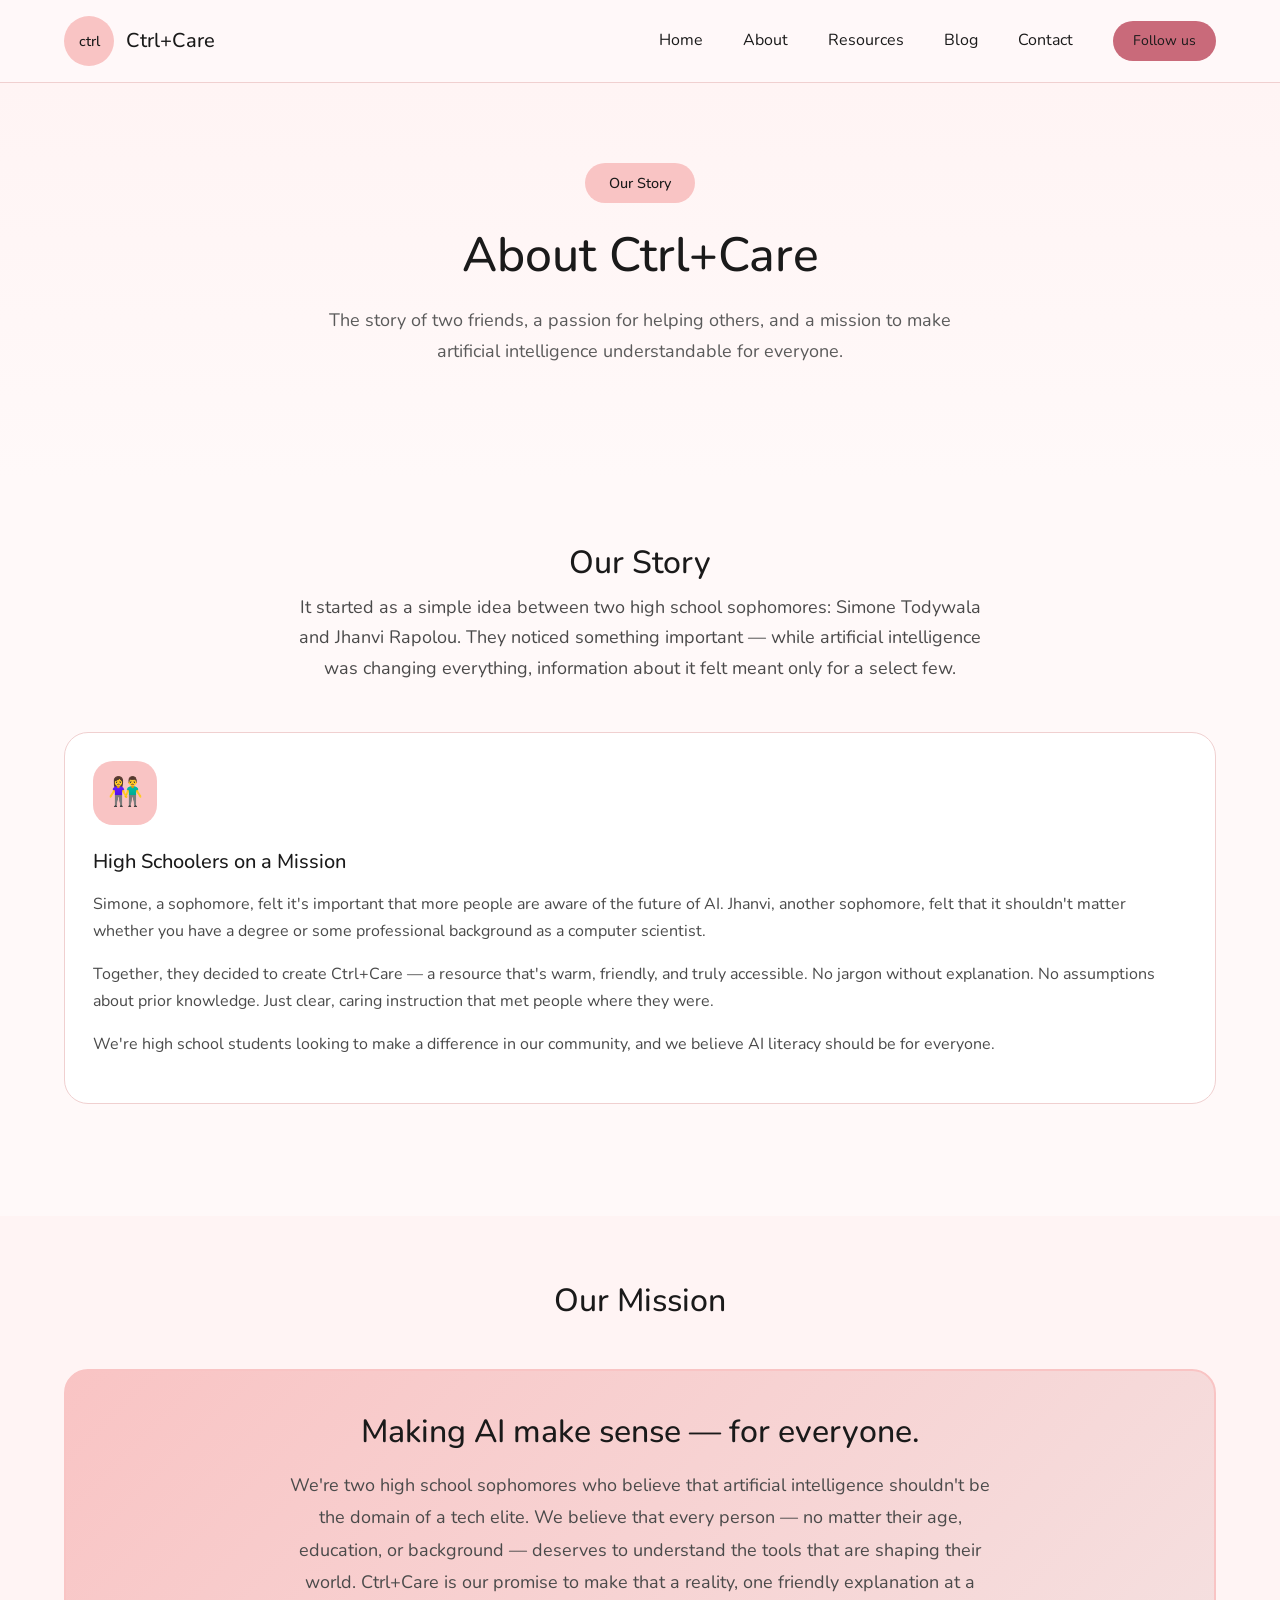
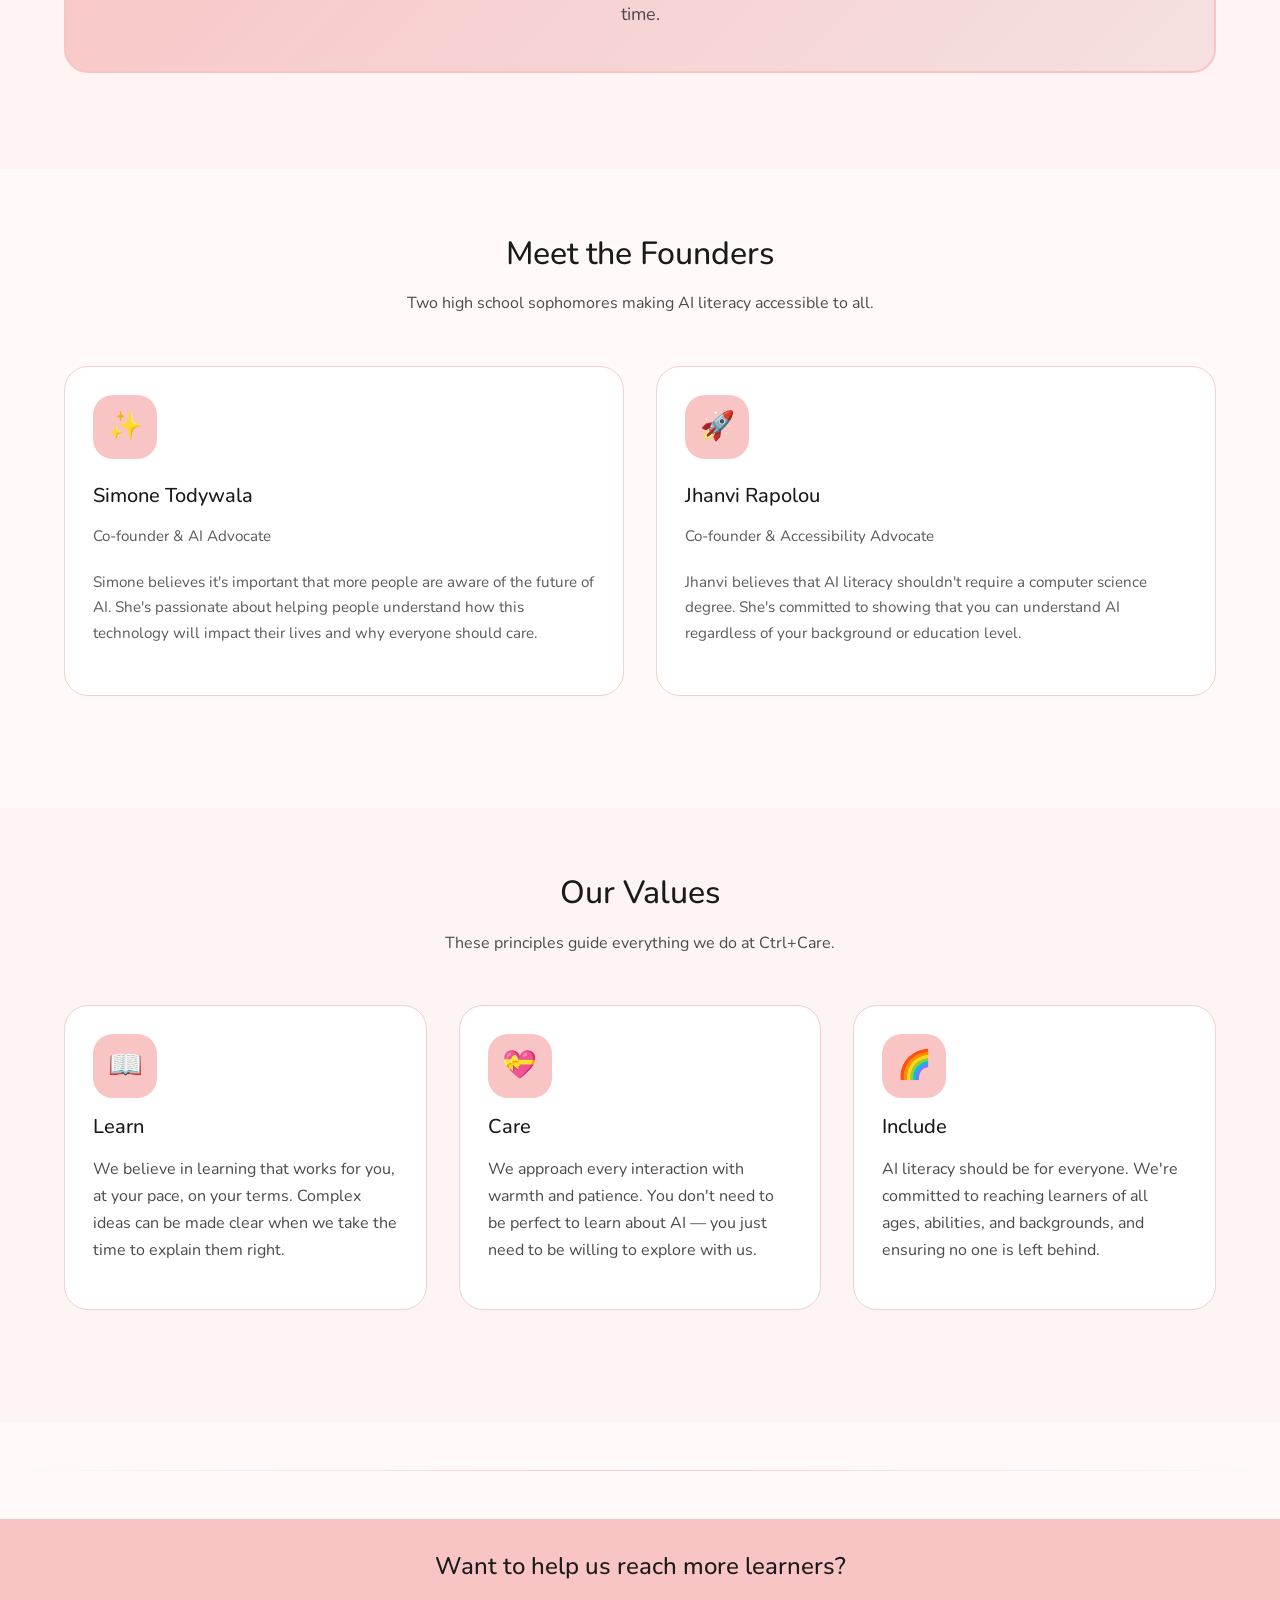
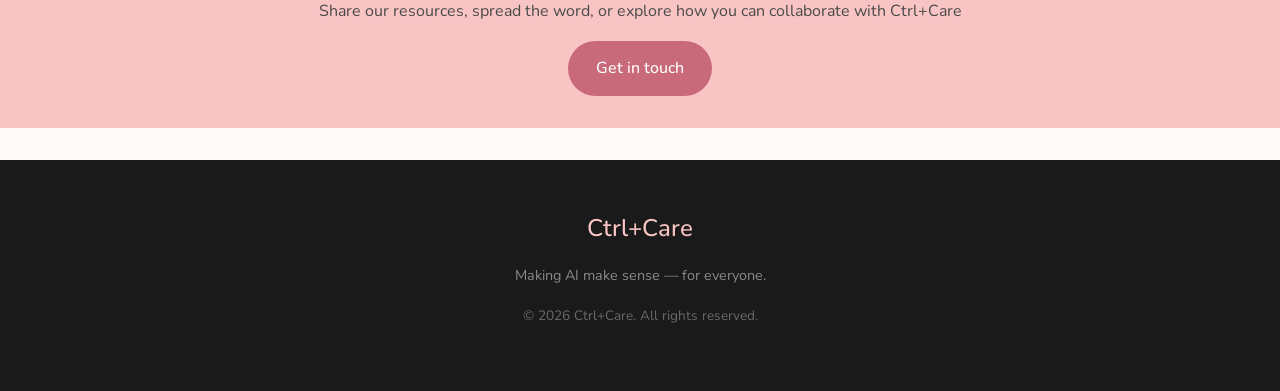
==== about.html @ 8556f460 "Initial commit" ====
<!DOCTYPE html>
<html lang="en">
<head>
  <meta charset="UTF-8">
  <meta name="viewport" content="width=device-width, initial-scale=1.0">
  <title>About - Ctrl+Care | Our Story</title>
  <link rel="stylesheet" href="styles.css">
</head>
<body>
  <!-- Navigation -->
  <nav class="nav">
    <div class="container nav-container">
      <a href="index.html" class="nav-logo">
        <div class="nav-logo-circle">ctrl</div>
        <span class="nav-brand">Ctrl+Care</span>
      </a>
      <div class="nav-links">
        <a href="index.html">Home</a>
        <a href="about.html">About</a>
        <a href="resources.html">Resources</a>
        <a href="blog.html">Blog</a>
        <a href="contact.html">Contact</a>
        <a href="https://instagram.com/ctrlcare_project" target="_blank" rel="noopener noreferrer" class="btn btn-primary nav-follow-btn">Follow us</a>
      </div>
    </div>
  </nav>

  <!-- Hero Section -->
  <section class="hero" style="background: linear-gradient(180deg, var(--bg-light) 0%, var(--bg-white) 100%);">
    <div class="container">
      <span class="hero-tag fade-in">Our Story</span>
      <h1 class="hero-title fade-in">About Ctrl+Care</h1>
      <p class="hero-subtext fade-in">The story of two friends, a passion for helping others, and a mission to make artificial intelligence understandable for everyone.</p>
    </div>
  </section>

  <!-- Our Story Section -->
  <section class="section">
    <div class="container">
      <div class="section-header">
        <h2>Our Story</h2>
        <p style="font-size: 1.125rem; max-width: 700px; margin: 0 auto;">It started as a simple idea between two high school sophomores: Simone Todywala and Jhanvi Rapolou. They noticed something important — while artificial intelligence was changing everything, information about it felt meant only for a select few.</p>
      </div>
      <div class="card-grid">
        <div class="card magic-card" style="grid-column: span 2;">
          <div class="card-icon" style="margin-bottom: 1.5rem;">👫</div>
          <h3 class="card-title">High Schoolers on a Mission</h3>
          <p style="margin-bottom: 1rem;">Simone, a sophomore, felt it's important that more people are aware of the future of AI. Jhanvi, another sophomore, felt that it shouldn't matter whether you have a degree or some professional background as a computer scientist.</p>
          <p style="margin-bottom: 1rem;">Together, they decided to create Ctrl+Care — a resource that's warm, friendly, and truly accessible. No jargon without explanation. No assumptions about prior knowledge. Just clear, caring instruction that met people where they were.</p>
          <p>We're high school students looking to make a difference in our community, and we believe AI literacy should be for everyone.</p>
        </div>
      </div>
    </div>
  </section>

  <!-- Mission Section -->
  <section class="section" style="background-color: var(--bg-light);">
    <div class="container">
      <div class="section-header">
        <h2>Our Mission</h2>
      </div>
      <div class="featured-card" style="background: linear-gradient(135deg, var(--primary) 0%, #f5e0e0 100%);">
        <h2 style="margin-bottom: 1rem;">Making AI make sense — for everyone.</h2>
        <p style="font-size: 1.125rem; max-width: 700px; margin: 0 auto; line-height: 1.8;">We're two high school sophomores who believe that artificial intelligence shouldn't be the domain of a tech elite. We believe that every person — no matter their age, education, or background — deserves to understand the tools that are shaping their world. Ctrl+Care is our promise to make that a reality, one friendly explanation at a time.</p>
      </div>
    </div>
  </section>

  <!-- Meet the Team Section -->
  <section class="section">
    <div class="container">
      <div class="section-header">
        <h2>Meet the Founders</h2>
        <p>Two high school sophomores making AI literacy accessible to all.</p>
      </div>
      <div class="card-grid">
        <div class="card magic-card">
          <div class="card-icon" style="margin-bottom: 1.5rem;">✨</div>
          <h3 class="card-title">Simone Todywala</h3>
          <p class="card-text">Co-founder & AI Advocate</p>
          <p class="card-text">Simone believes it's important that more people are aware of the future of AI. She's passionate about helping people understand how this technology will impact their lives and why everyone should care.</p>
        </div>
        <div class="card magic-card">
          <div class="card-icon" style="margin-bottom: 1.5rem;">🚀</div>
          <h3 class="card-title">Jhanvi Rapolou</h3>
          <p class="card-text">Co-founder & Accessibility Advocate</p>
          <p class="card-text">Jhanvi believes that AI literacy shouldn't require a computer science degree. She's committed to showing that you can understand AI regardless of your background or education level.</p>
        </div>
      </div>
    </div>
  </section>

  <!-- Values Section -->
  <section class="section" style="background-color: var(--bg-light);">
    <div class="container">
      <div class="section-header">
        <h2>Our Values</h2>
        <p>These principles guide everything we do at Ctrl+Care.</p>
      </div>
      <div class="card-grid">
        <div class="card magic-card" style="background-color: var(--white);">
          <div class="card-icon">📖</div>
          <h3 class="card-title">Learn</h3>
          <p>We believe in learning that works for you, at your pace, on your terms. Complex ideas can be made clear when we take the time to explain them right.</p>
        </div>
        <div class="card magic-card" style="background-color: var(--white);">
          <div class="card-icon">💝</div>
          <h3 class="card-title">Care</h3>
          <p>We approach every interaction with warmth and patience. You don't need to be perfect to learn about AI — you just need to be willing to explore with us.</p>
        </div>
        <div class="card magic-card" style="background-color: var(--white);">
          <div class="card-icon">🌈</div>
          <h3 class="card-title">Include</h3>
          <p>AI literacy should be for everyone. We're committed to reaching learners of all ages, abilities, and backgrounds, and ensuring no one is left behind.</p>
        </div>
      </div>
    </div>
  </section>

  <!-- Divider -->
  <div class="divider"></div>

  <!-- CTA Strip -->
  <div class="cta-strip">
    <div class="container">
      <h3>Want to help us reach more learners?</h3>
      <p style="margin-bottom: 1rem;">Share our resources, spread the word, or explore how you can collaborate with Ctrl+Care</p>
      <a href="contact.html" class="btn btn-primary">Get in touch</a>
    </div>
  </div>

  <!-- Footer -->
  <footer class="footer">
    <div class="container">
      <div class="footer-brand">Ctrl+Care</div>
      <p class="footer-tagline">Making AI make sense — for everyone.</p>
      <p class="footer-copyright">© 2026 Ctrl+Care. All rights reserved.</p>
    </div>
  </footer>

  <script>
    // FAQ toggle
    const faqButtons = document.querySelectorAll('.faq-question');
    faqButtons.forEach(button => {
      button.addEventListener('click', () => {
        const item = button.parentElement;
        const isExpanded = item.getAttribute('aria-expanded') === 'true';
        faqButtons.forEach(btn => {
          btn.parentElement.setAttribute('aria-expanded', 'false');
        });
        if (!isExpanded) {
          item.setAttribute('aria-expanded', 'true');
        }
      });
    });
  </script>
</body>
</html>
---- styles.css ----
/* Ctrl+Care Website Styles */
/* Brand colors and global design system */

/* Import Nunito font */
@import url('https://fonts.googleapis.com/css2?family=Nunito:wght@400;500&display=swap');

/* CSS Variables for consistent theming */
:root {
  --primary: #f9c4c4;          /* blush pink */
  --accent: #c96a7a;           /* rose */
  --dark: #1a1a1a;             /* near-black */
  --bg-light: #fff4f4;         /* light blush background */
  --bg-white: #fff9f9;         /* very light blush */
  --border: #f0d0d0;           /* soft pink */
  --border-light: #fce8e8;     /* even lighter border */
  --text-muted: #5a5a5a;       /* muted text */
  --white: #ffffff;
  --shadow: 0 8px 24px rgba(201, 106, 122, 0.15);
  --shadow-hover: 0 12px 32px rgba(201, 106, 122, 0.25);
}

/* Reset and base styles */
*,
*::before,
*::after {
  box-sizing: border-box;
}

html {
  scroll-behavior: smooth;
}

body {
  font-family: 'Nunito', sans-serif;
  font-weight: 400;
  color: var(--dark);
  background-color: var(--bg-white);
  line-height: 1.7;
  margin: 0;
  padding: 0;
  -webkit-font-smoothing: antialiased;
  -moz-osx-font-smoothing: grayscale;
}

/* Typography */
h1, h2, h3, h4, h5, h6 {
  font-weight: 500;
  line-height: 1.3;
  margin: 0;
  color: var(--dark);
}

h1 { font-size: 2.75rem; margin-bottom: 1rem; }
h2 { font-size: 2rem; margin-bottom: 1rem; }
h3 { font-size: 1.5rem; margin-bottom: 0.75rem; }
h4 { font-size: 1.25rem; margin-bottom: 0.5rem; }

p {
  margin-bottom: 1rem;
  color: #4a4a4a;
}

a {
  color: var(--accent);
  text-decoration: none;
  transition: color 0.2s ease;
}

a:hover {
  color: #a85565;
}

/* Buttons */
.btn {
  display: inline-flex;
  align-items: center;
  justify-content: center;
  padding: 0.875rem 1.75rem;
  border-radius: 50px;
  font-weight: 500;
  font-size: 1rem;
  text-decoration: none;
  cursor: pointer;
  transition: all 0.3s ease;
  border: none;
  text-align: center;
}

.btn-primary {
  background-color: var(--accent);
  color: var(--white);
}

.btn-primary:hover {
  background-color: #a85565;
  transform: translateY(-2px);
  box-shadow: 0 6px 16px rgba(201, 106, 122, 0.35);
}

.btn-secondary {
  background-color: transparent;
  color: var(--accent);
  border: 2px solid var(--accent);
}

.btn-secondary:hover {
  background-color: var(--accent);
  color: var(--white);
}

.btn-outline {
  background-color: transparent;
  color: var(--accent);
  border: 2px solid var(--accent);
}

.btn-outline:hover {
  background-color: var(--accent);
  color: var(--white);
}

.btn-large {
  padding: 1rem 2rem;
  font-size: 1.125rem;
}

/* Container */
.container {
  width: 100%;
  max-width: 1200px;
  margin: 0 auto;
  padding: 0 1.5rem;
}

/* Navigation */
.nav {
  position: sticky;
  top: 0;
  background-color: rgba(255, 248, 249, 0.95);
  backdrop-filter: blur(10px);
  border-bottom: 1px solid var(--border);
  padding: 1rem 0;
  z-index: 1000;
}

.nav-container {
  display: flex;
  align-items: center;
  justify-content: space-between;
  gap: 2rem;
}

.nav-logo {
  display: flex;
  align-items: center;
  gap: 0.75rem;
}

.nav-logo-circle {
  width: 50px;
  height: 50px;
  background-color: var(--primary);
  border-radius: 50%;
  display: flex;
  align-items: center;
  justify-content: center;
  font-weight: 500;
  font-size: 0.9rem;
  color: var(--dark);
}

.nav-brand {
  font-size: 1.25rem;
  font-weight: 500;
  color: var(--dark);
}

.nav-links {
  display: flex;
  align-items: center;
  gap: 2.5rem;
}

.nav-links a {
  color: var(--dark);
  font-weight: 400;
}

.nav-links a:hover {
  color: var(--accent);
}

.nav-follow-btn {
  padding: 0.5rem 1.25rem;
  font-size: 0.875rem;
}

/* Hero Section */
.hero {
  padding: 5rem 0;
  text-align: center;
  background: linear-gradient(180deg, var(--bg-white) 0%, var(--bg-light) 100%);
}

.hero-tag {
  display: inline-block;
  padding: 0.5rem 1.5rem;
  background-color: var(--primary);
  color: var(--dark);
  border-radius: 50px;
  font-weight: 500;
  font-size: 0.9rem;
  margin-bottom: 1.5rem;
}

.hero-title {
  font-size: 3rem;
  margin-bottom: 1.25rem;
  line-height: 1.2;
}

.hero-subtext {
  font-size: 1.125rem;
  max-width: 650px;
  margin: 0 auto 2rem;
  color: #5a5a5a;
}

.hero-buttons {
  display: flex;
  gap: 1rem;
  justify-content: center;
  flex-wrap: wrap;
}

/* Stats Bar */
.stats-bar {
  display: flex;
  justify-content: center;
  gap: 3rem;
  padding: 2.5rem 0;
  background-color: var(--primary);
  margin: 2rem 0;
}

.stat-item {
  text-align: center;
}

.stat-number {
  display: block;
  font-size: 1.5rem;
  font-weight: 500;
  color: var(--dark);
}

.stat-label {
  font-size: 0.875rem;
  color: #5a5a5a;
}

/* Cards - Magic MCP style */
.card-grid {
  display: grid;
  grid-template-columns: repeat(auto-fit, minmax(300px, 1fr));
  gap: 2rem;
  margin: 3rem 0;
}

.card {
  background-color: var(--white);
  border: 1px solid var(--border);
  border-radius: 24px;
  padding: 1.75rem;
  transition: all 0.3s ease;
}

.card:hover {
  transform: translateY(-4px);
  box-shadow: var(--shadow);
  border-color: var(--border-light);
}

.card-icon {
  width: 64px;
  height: 64px;
  background-color: var(--primary);
  border-radius: 20px;
  display: flex;
  align-items: center;
  justify-content: center;
  font-size: 1.75rem;
  margin-bottom: 1rem;
}

.card-title {
  font-size: 1.25rem;
  margin-bottom: 0.75rem;
}

.card-text {
  font-size: 0.95rem;
  color: #5a5a5a;
  margin-bottom: 1.25rem;
}

/* Section Styles */
.section {
  padding: 4rem 0;
}

.section-header {
  text-align: center;
  max-width: 700px;
  margin: 0 auto 3rem;
}

.section-header h2 {
  margin-bottom: 0.5rem;
}

/* Audience Cards */
.audience-grid {
  display: grid;
  grid-template-columns: repeat(auto-fit, minmax(220px, 1fr));
  gap: 1.5rem;
  margin: 3rem 0;
}

.audience-card {
  background-color: var(--bg-light);
  border: 2px solid var(--primary);
  border-radius: 20px;
  padding: 1.75rem;
  text-align: center;
  transition: all 0.3s ease;
}

.audience-card:hover {
  transform: translateY(-4px);
  box-shadow: var(--shadow);
  background-color: var(--primary);
}

.audience-icon {
  font-size: 2.5rem;
  margin-bottom: 0.75rem;
}

.audience-title {
  font-size: 1rem;
  font-weight: 500;
  margin-bottom: 0.5rem;
  color: var(--dark);
}

.audience-desc {
  font-size: 0.85rem;
  color: #6a6a6a;
}

/* Featured Card */
.featured-card {
  background: linear-gradient(135deg, var(--primary) 0%, #f0c9c9 100%);
  border: 2px solid var(--primary);
  border-radius: 24px;
  padding: 2.5rem;
  text-align: center;
  margin: 2rem 0;
}

.featured-card h3 {
  color: var(--dark);
}

/* Form Styles */
.form-group {
  margin-bottom: 1.25rem;
}

.form-label {
  display: block;
  margin-bottom: 0.5rem;
  font-weight: 500;
  color: var(--dark);
}

.form-input,
.form-textarea {
  width: 100%;
  padding: 1rem;
  border: 2px solid var(--border);
  border-radius: 16px;
  font-family: inherit;
  font-size: 1rem;
  transition: border-color 0.2s ease;
  background-color: var(--white);
}

.form-input:focus,
.form-textarea:focus {
  outline: none;
  border-color: var(--accent);
}

.form-textarea {
  min-height: 120px;
  resize: vertical;
}

/* Info Cards */
.info-grid {
  display: grid;
  grid-template-columns: repeat(auto-fit, minmax(250px, 1fr));
  gap: 1.5rem;
  margin-bottom: 3rem;
}

.info-card {
  background-color: var(--white);
  border: 1px solid var(--border);
  border-radius: 20px;
  padding: 1.5rem;
  text-align: center;
}

.info-card h4 {
  color: var(--accent);
  margin-bottom: 0.5rem;
}

/* FAQ Accordion */
.faq-section {
  margin: 3rem 0;
  max-width: 800px;
  margin-left: auto;
  margin-right: auto;
}

.faq-item {
  background-color: var(--white);
  border: 1px solid var(--border);
  border-radius: 16px;
  margin-bottom: 1rem;
  overflow: hidden;
}

.faq-question {
  width: 100%;
  padding: 1.25rem;
  text-align: left;
  background: none;
  border: none;
  font-family: inherit;
  font-weight: 500;
  font-size: 1rem;
  color: var(--dark);
  cursor: pointer;
  display: flex;
  justify-content: space-between;
  align-items: center;
}

.faq-question::after {
  content: '+';
  font-size: 1.5rem;
  color: var(--accent);
  transition: transform 0.2s ease;
}

.faq-item[aria-expanded="true"] .faq-question::after {
  transform: rotate(45deg);
}

.faq-answer {
  padding: 0 1.25rem 1.25rem;
  display: none;
  color: #5a5a5a;
  font-size: 0.95rem;
}

.faq-item[aria-expanded="true"] .faq-answer {
  display: block;
}

/* CTA Strip */
.cta-strip {
  background-color: var(--primary);
  padding: 2rem;
  text-align: center;
  margin: 2rem 0;
}

.cta-strip h3 {
  margin-bottom: 0.5rem;
}

/* Footer */
.footer {
  background-color: var(--dark);
  color: var(--white);
  padding: 3rem 0;
  text-align: center;
}

.footer-brand {
  color: var(--primary);
  font-size: 1.5rem;
  font-weight: 500;
  margin-bottom: 0.5rem;
}

.footer-tagline {
  color: #8a8a8a;
  font-size: 0.9rem;
  margin-bottom: 1rem;
}

.footer-copyright {
  color: #6a6a6a;
  font-size: 0.85rem;
}

/* Section Divider */
.divider {
  height: 1px;
  background: linear-gradient(90deg, transparent, var(--border), transparent);
  margin: 3rem 0;
}

/* Resource Cards */
.resource-card {
  background-color: var(--white);
  border: 1px solid var(--border);
  border-radius: 20px;
  padding: 1.5rem;
  transition: all 0.3s ease;
}

.resource-card:hover {
  transform: translateY(-4px);
  box-shadow: var(--shadow);
}

.resource-title {
  font-size: 1.125rem;
  margin-bottom: 0.5rem;
  color: var(--dark);
}

.resource-audience {
  display: inline-block;
  padding: 0.375rem 0.875rem;
  background-color: var(--bg-light);
  border-radius: 50px;
  font-size: 0.8rem;
  font-weight: 500;
  color: var(--accent);
  margin-bottom: 0.75rem;
}

.resource-desc {
  font-size: 0.9rem;
  color: #5a5a5a;
  margin-bottom: 1rem;
}

.resource-link {
  color: var(--accent);
  font-weight: 500;
  display: inline-flex;
  align-items: center;
  gap: 0.25rem;
}

/* Resource Filter */
.resource-filter {
  display: flex;
  gap: 0.5rem;
  margin-bottom: 2rem;
  flex-wrap: wrap;
}

.filter-btn {
  padding: 0.5rem 1.25rem;
  border: 1px solid var(--border);
  background-color: var(--white);
  border-radius: 50px;
  font-family: inherit;
  font-weight: 400;
  cursor: pointer;
  transition: all 0.2s ease;
}

.filter-btn:hover,
.filter-btn.active {
  background-color: var(--primary);
  border-color: var(--primary);
}

/* Blog Cards */
.blog-card {
  background-color: var(--white);
  border: 1px solid var(--border);
  border-radius: 20px;
  padding: 1.5rem;
  transition: all 0.3s ease;
}

.blog-card:hover {
  transform: translateY(-4px);
  box-shadow: var(--shadow);
}

.blog-category {
  display: inline-block;
  padding: 0.375rem 0.875rem;
  background-color: var(--bg-light);
  border-radius: 50px;
  font-size: 0.75rem;
  font-weight: 500;
  color: var(--accent);
  margin-bottom: 0.5rem;
}

.blog-title {
  font-size: 1.125rem;
  margin-bottom: 0.5rem;
  color: var(--dark);
}

.blog-date {
  font-size: 0.8rem;
  color: #8a8a8a;
  margin-bottom: 0.75rem;
}

.blog-excerpt {
  font-size: 0.9rem;
  color: #5a5a5a;
  margin-bottom: 1rem;
}

/* Responsive */
@media (max-width: 768px) {
  .nav-links {
    display: none;
  }

  .nav-logo-circle {
    width: 40px;
    height: 40px;
  }

  .hero-title {
    font-size: 2rem;
  }

  .hero {
    padding: 3rem 0;
  }

  .stats-bar {
    flex-direction: column;
    gap: 1.5rem;
  }

  .hero-buttons {
    flex-direction: column;
  }

  h1 { font-size: 2rem; }
  h2 { font-size: 1.5rem; }

  .btn {
    width: 100%;
  }
}

/* Utility classes */
.text-center { text-align: center; }
.mt-1 { margin-top: 1rem; }
.mt-2 { margin-top: 2rem; }
.mt-3 { margin-top: 3rem; }

/* Animation */
@keyframes fadeUp {
  from {
    opacity: 0;
    transform: translateY(20px);
  }
  to {
    opacity: 1;
    transform: translateY(0);
  }
}

.fade-in {
  animation: fadeUp 0.6s ease forwards;
}

/* Magic MCP component styles */
.magic-card {
  border-radius: 24px;
  border: 1px solid var(--border);
  background: var(--white);
  transition: all 0.3s ease;
}

.magic-card:hover {
  box-shadow: var(--shadow);
  border-color: var(--border-light);
}

.magic-icon {
  background-color: var(--primary);
  border-radius: 20px;
  display: inline-flex;
  align-items: center;
  justify-content: center;
  font-size: 1.5rem;
}
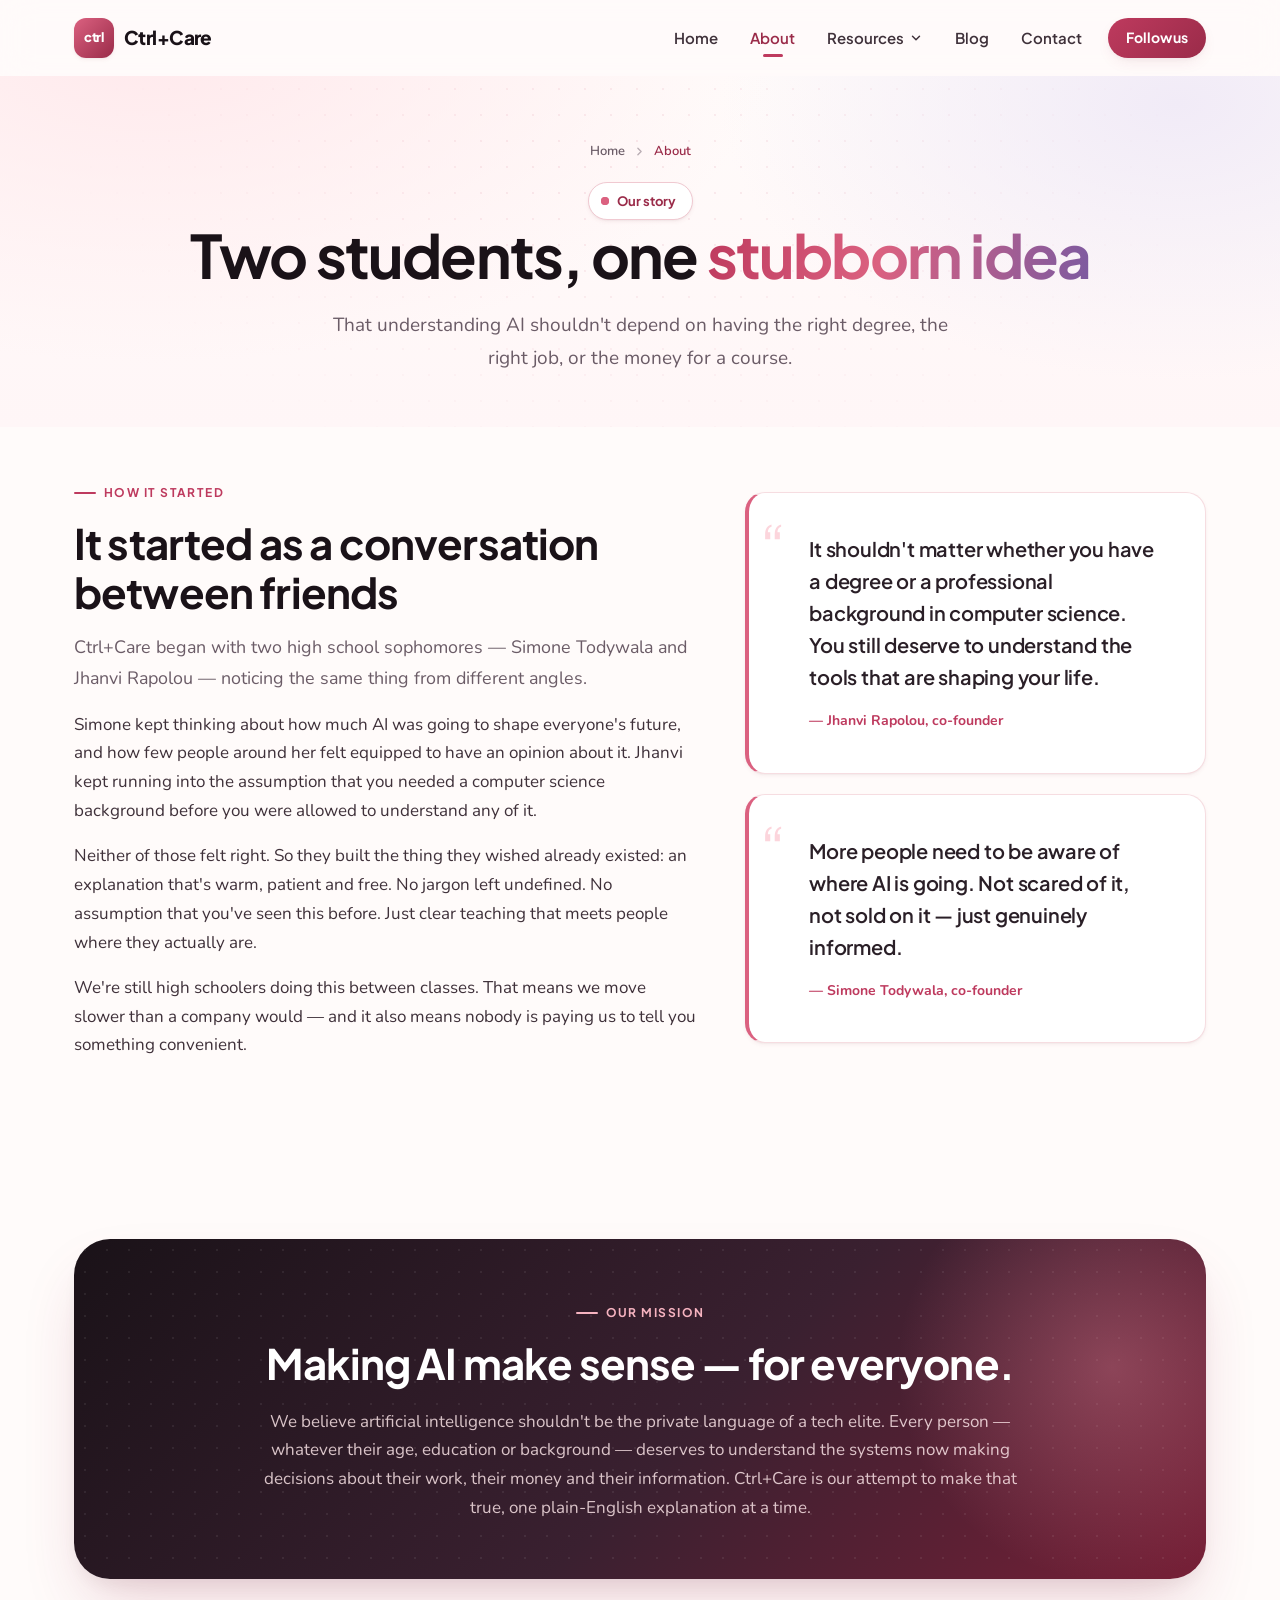
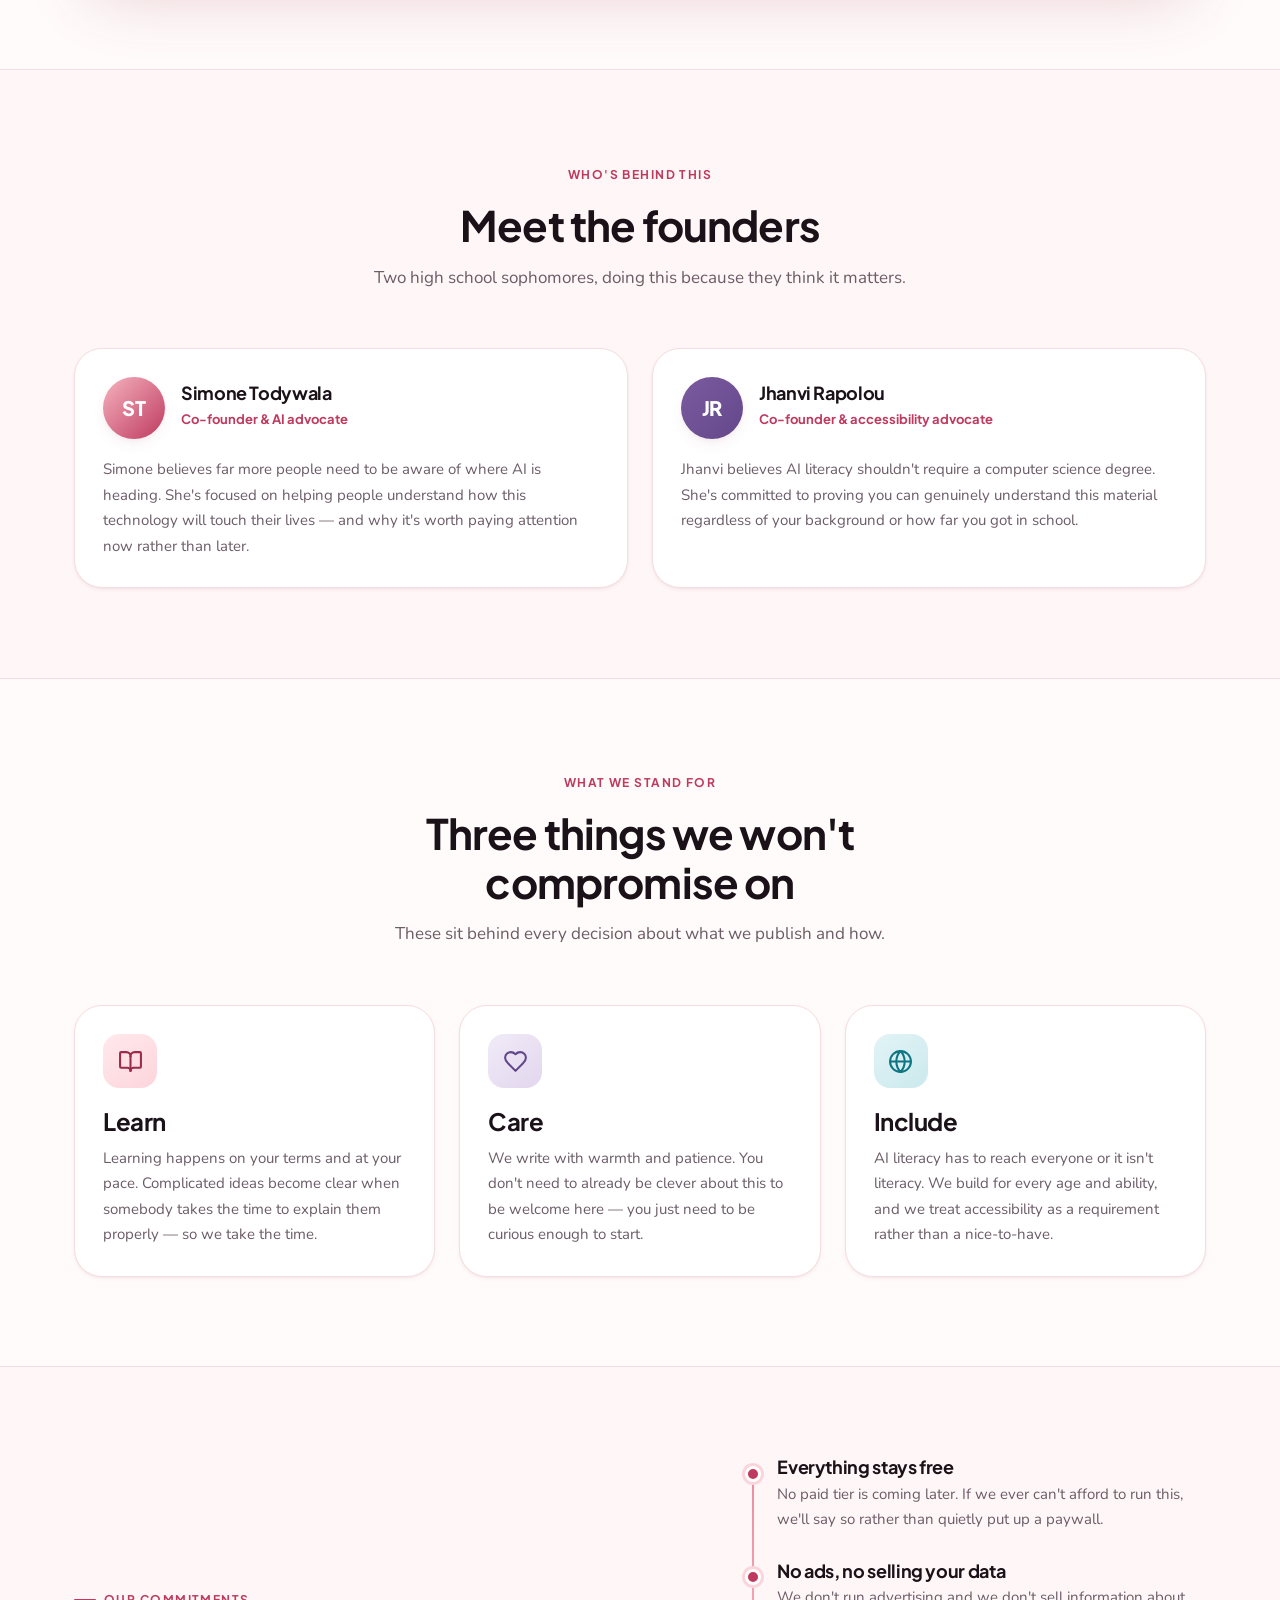
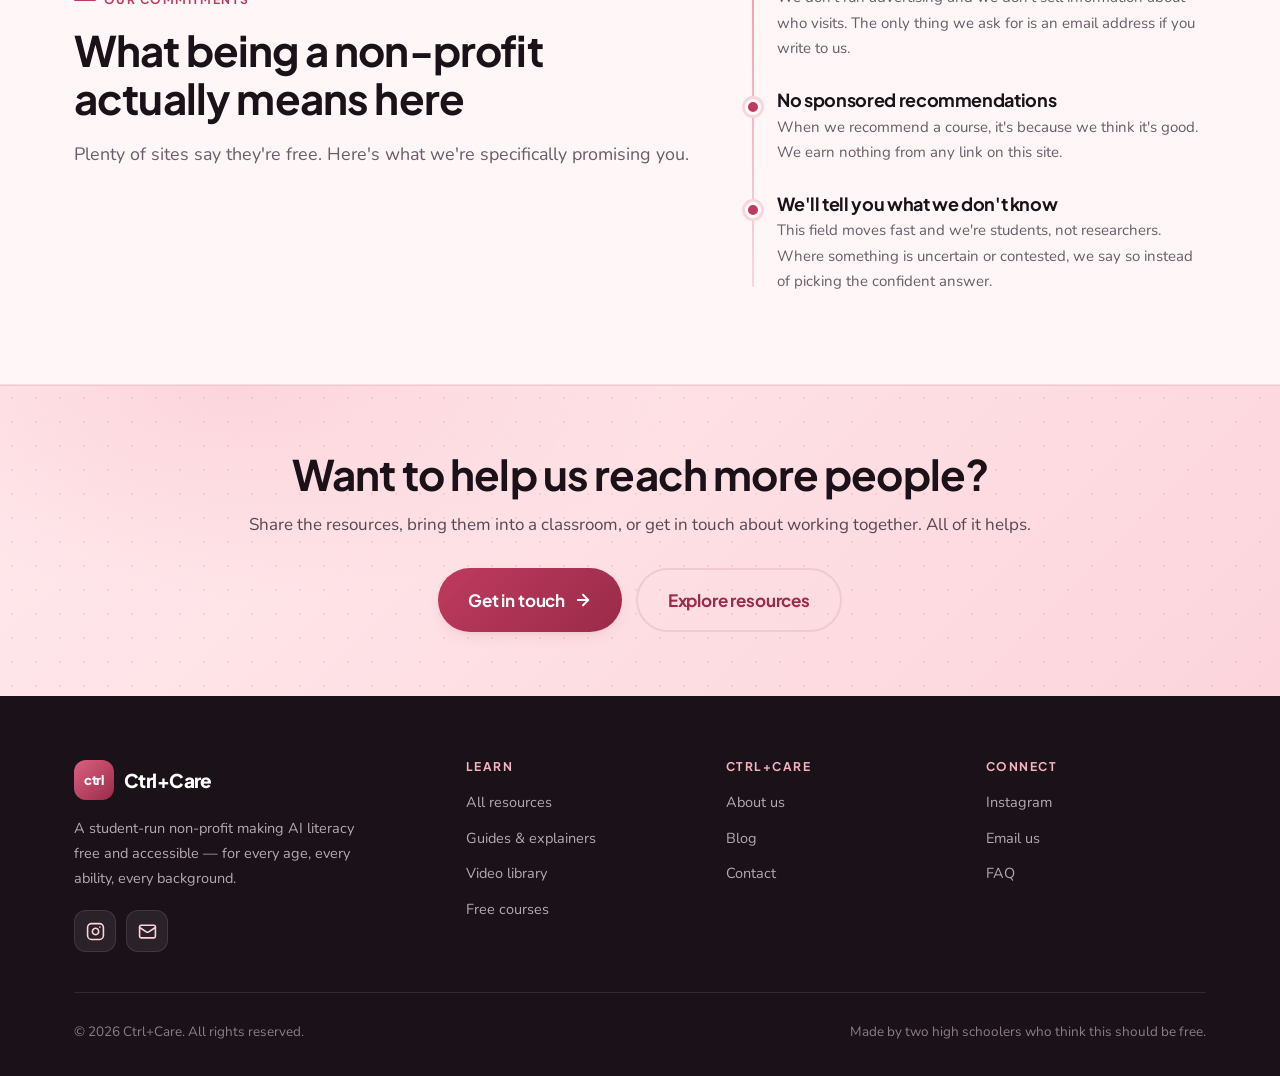
==== commit 07f3b668: "Redesign site and add Resources subpages Rebuild the design system for a warmer but more professiona" ====
--- a/about.html
+++ b/about.html
@@ -3,156 +3,399 @@
 <head>
   <meta charset="UTF-8">
   <meta name="viewport" content="width=device-width, initial-scale=1.0">
-  <title>About - Ctrl+Care | Our Story</title>
+  <title>About — Ctrl+Care</title>
+  <meta name="description" content="Ctrl+Care was started by two high school sophomores, Simone Todywala and Jhanvi Rapolou, to make AI literacy free and accessible to everyone.">
   <link rel="stylesheet" href="styles.css">
 </head>
 <body>
-  <!-- Navigation -->
+  <a class="skip-link" href="#main">Skip to content</a>
+
+  <!-- ============================ Navigation ============================ -->
   <nav class="nav">
     <div class="container nav-container">
       <a href="index.html" class="nav-logo">
-        <div class="nav-logo-circle">ctrl</div>
+        <span class="nav-logo-mark">ctrl</span>
         <span class="nav-brand">Ctrl+Care</span>
       </a>
+
       <div class="nav-links">
-        <a href="index.html">Home</a>
-        <a href="about.html">About</a>
-        <a href="resources.html">Resources</a>
-        <a href="blog.html">Blog</a>
-        <a href="contact.html">Contact</a>
-        <a href="https://instagram.com/ctrlcare_project" target="_blank" rel="noopener noreferrer" class="btn btn-primary nav-follow-btn">Follow us</a>
-      </div>
+        <a class="nav-link" href="index.html">Home</a>
+        <a class="nav-link" href="about.html" aria-current="page">About</a>
+
+        <div class="nav-item">
+          <a class="nav-link" href="resources.html">
+            Resources
+            <svg class="nav-caret" width="14" height="14" viewBox="0 0 24 24" fill="none" stroke="currentColor" stroke-width="2.5" stroke-linecap="round" stroke-linejoin="round" aria-hidden="true"><path d="m6 9 6 6 6-6"/></svg>
+          </a>
+          <div class="nav-dropdown">
+            <a class="nav-drop-item" href="resources-guides.html">
+              <span class="nav-drop-icon">
+                <svg viewBox="0 0 24 24" fill="none" stroke="currentColor" stroke-width="2" stroke-linecap="round" stroke-linejoin="round" aria-hidden="true"><path d="M12 7v14"/><path d="M3 18a1 1 0 0 1-1-1V4a1 1 0 0 1 1-1h5a4 4 0 0 1 4 4 4 4 0 0 1 4-4h5a1 1 0 0 1 1 1v13a1 1 0 0 1-1 1h-6a3 3 0 0 0-3 3 3 3 0 0 0-3-3z"/></svg>
+              </span>
+              <span>
+                <span class="nav-drop-title">Guides &amp; Explainers</span>
+                <span class="nav-drop-desc">Written walkthroughs of AI concepts, in plain English</span>
+              </span>
+            </a>
+            <a class="nav-drop-item" href="resources-videos.html">
+              <span class="nav-drop-icon plum">
+                <svg viewBox="0 0 24 24" fill="none" stroke="currentColor" stroke-width="2" stroke-linecap="round" stroke-linejoin="round" aria-hidden="true"><path d="m16 13 5.223 3.482a.5.5 0 0 0 .777-.416V7.87a.5.5 0 0 0-.752-.432L16 10.5"/><rect x="2" y="6" width="14" height="12" rx="2"/></svg>
+              </span>
+              <span>
+                <span class="nav-drop-title">Video Library</span>
+                <span class="nav-drop-desc">Short videos we make, explaining one idea at a time</span>
+              </span>
+            </a>
+            <a class="nav-drop-item" href="resources-courses.html">
+              <span class="nav-drop-icon teal">
+                <svg viewBox="0 0 24 24" fill="none" stroke="currentColor" stroke-width="2" stroke-linecap="round" stroke-linejoin="round" aria-hidden="true"><path d="M21.42 10.922a1 1 0 0 0-.019-1.838L12.83 5.18a2 2 0 0 0-1.66 0L2.6 9.08a1 1 0 0 0 0 1.832l8.57 3.908a2 2 0 0 0 1.66 0z"/><path d="M22 10v6"/><path d="M6 12.5V16a6 3 0 0 0 12 0v-3.5"/></svg>
+              </span>
+              <span>
+                <span class="nav-drop-title">Free Courses</span>
+                <span class="nav-drop-desc">The best no-cost courses and channels, curated</span>
+              </span>
+            </a>
+          </div>
+        </div>
+
+        <a class="nav-link" href="blog.html">Blog</a>
+        <a class="nav-link" href="contact.html">Contact</a>
+        <a class="btn btn-primary btn-sm nav-cta" href="https://www.instagram.com/ctrlcare_project/" target="_blank" rel="noopener noreferrer">Follow us</a>
+      </div>
+
+      <button class="nav-toggle" type="button" aria-expanded="false" aria-controls="mobile-menu" aria-label="Open menu">
+        <span class="nav-toggle-bars" aria-hidden="true"><span></span><span></span><span></span></span>
+      </button>
     </div>
   </nav>
 
-  <!-- Hero Section -->
-  <section class="hero" style="background: linear-gradient(180deg, var(--bg-light) 0%, var(--bg-white) 100%);">
-    <div class="container">
-      <span class="hero-tag fade-in">Our Story</span>
-      <h1 class="hero-title fade-in">About Ctrl+Care</h1>
-      <p class="hero-subtext fade-in">The story of two friends, a passion for helping others, and a mission to make artificial intelligence understandable for everyone.</p>
-    </div>
-  </section>
-
-  <!-- Our Story Section -->
-  <section class="section">
-    <div class="container">
-      <div class="section-header">
-        <h2>Our Story</h2>
-        <p style="font-size: 1.125rem; max-width: 700px; margin: 0 auto;">It started as a simple idea between two high school sophomores: Simone Todywala and Jhanvi Rapolou. They noticed something important — while artificial intelligence was changing everything, information about it felt meant only for a select few.</p>
-      </div>
-      <div class="card-grid">
-        <div class="card magic-card" style="grid-column: span 2;">
-          <div class="card-icon" style="margin-bottom: 1.5rem;">👫</div>
-          <h3 class="card-title">High Schoolers on a Mission</h3>
-          <p style="margin-bottom: 1rem;">Simone, a sophomore, felt it's important that more people are aware of the future of AI. Jhanvi, another sophomore, felt that it shouldn't matter whether you have a degree or some professional background as a computer scientist.</p>
-          <p style="margin-bottom: 1rem;">Together, they decided to create Ctrl+Care — a resource that's warm, friendly, and truly accessible. No jargon without explanation. No assumptions about prior knowledge. Just clear, caring instruction that met people where they were.</p>
-          <p>We're high school students looking to make a difference in our community, and we believe AI literacy should be for everyone.</p>
-        </div>
-      </div>
-    </div>
-  </section>
-
-  <!-- Mission Section -->
-  <section class="section" style="background-color: var(--bg-light);">
-    <div class="container">
-      <div class="section-header">
-        <h2>Our Mission</h2>
-      </div>
-      <div class="featured-card" style="background: linear-gradient(135deg, var(--primary) 0%, #f5e0e0 100%);">
-        <h2 style="margin-bottom: 1rem;">Making AI make sense — for everyone.</h2>
-        <p style="font-size: 1.125rem; max-width: 700px; margin: 0 auto; line-height: 1.8;">We're two high school sophomores who believe that artificial intelligence shouldn't be the domain of a tech elite. We believe that every person — no matter their age, education, or background — deserves to understand the tools that are shaping their world. Ctrl+Care is our promise to make that a reality, one friendly explanation at a time.</p>
-      </div>
-    </div>
-  </section>
-
-  <!-- Meet the Team Section -->
-  <section class="section">
-    <div class="container">
-      <div class="section-header">
-        <h2>Meet the Founders</h2>
-        <p>Two high school sophomores making AI literacy accessible to all.</p>
-      </div>
-      <div class="card-grid">
-        <div class="card magic-card">
-          <div class="card-icon" style="margin-bottom: 1.5rem;">✨</div>
-          <h3 class="card-title">Simone Todywala</h3>
-          <p class="card-text">Co-founder & AI Advocate</p>
-          <p class="card-text">Simone believes it's important that more people are aware of the future of AI. She's passionate about helping people understand how this technology will impact their lives and why everyone should care.</p>
-        </div>
-        <div class="card magic-card">
-          <div class="card-icon" style="margin-bottom: 1.5rem;">🚀</div>
-          <h3 class="card-title">Jhanvi Rapolou</h3>
-          <p class="card-text">Co-founder & Accessibility Advocate</p>
-          <p class="card-text">Jhanvi believes that AI literacy shouldn't require a computer science degree. She's committed to showing that you can understand AI regardless of your background or education level.</p>
-        </div>
-      </div>
-    </div>
-  </section>
-
-  <!-- Values Section -->
-  <section class="section" style="background-color: var(--bg-light);">
-    <div class="container">
-      <div class="section-header">
-        <h2>Our Values</h2>
-        <p>These principles guide everything we do at Ctrl+Care.</p>
-      </div>
-      <div class="card-grid">
-        <div class="card magic-card" style="background-color: var(--white);">
-          <div class="card-icon">📖</div>
-          <h3 class="card-title">Learn</h3>
-          <p>We believe in learning that works for you, at your pace, on your terms. Complex ideas can be made clear when we take the time to explain them right.</p>
-        </div>
-        <div class="card magic-card" style="background-color: var(--white);">
-          <div class="card-icon">💝</div>
-          <h3 class="card-title">Care</h3>
-          <p>We approach every interaction with warmth and patience. You don't need to be perfect to learn about AI — you just need to be willing to explore with us.</p>
-        </div>
-        <div class="card magic-card" style="background-color: var(--white);">
-          <div class="card-icon">🌈</div>
-          <h3 class="card-title">Include</h3>
-          <p>AI literacy should be for everyone. We're committed to reaching learners of all ages, abilities, and backgrounds, and ensuring no one is left behind.</p>
-        </div>
-      </div>
-    </div>
-  </section>
-
-  <!-- Divider -->
-  <div class="divider"></div>
-
-  <!-- CTA Strip -->
-  <div class="cta-strip">
-    <div class="container">
-      <h3>Want to help us reach more learners?</h3>
-      <p style="margin-bottom: 1rem;">Share our resources, spread the word, or explore how you can collaborate with Ctrl+Care</p>
-      <a href="contact.html" class="btn btn-primary">Get in touch</a>
-    </div>
+  <div class="mobile-menu" id="mobile-menu">
+    <a class="mobile-link" href="index.html">Home</a>
+    <a class="mobile-link" href="about.html" aria-current="page">About</a>
+    <a class="mobile-link" href="resources.html">Resources</a>
+    <a class="mobile-sub" href="resources-guides.html">
+      <svg viewBox="0 0 24 24" fill="none" stroke="currentColor" stroke-width="2" stroke-linecap="round" stroke-linejoin="round" aria-hidden="true"><path d="m9 18 6-6-6-6"/></svg> Guides &amp; Explainers
+    </a>
+    <a class="mobile-sub" href="resources-videos.html">
+      <svg viewBox="0 0 24 24" fill="none" stroke="currentColor" stroke-width="2" stroke-linecap="round" stroke-linejoin="round" aria-hidden="true"><path d="m9 18 6-6-6-6"/></svg> Video Library
+    </a>
+    <a class="mobile-sub" href="resources-courses.html">
+      <svg viewBox="0 0 24 24" fill="none" stroke="currentColor" stroke-width="2" stroke-linecap="round" stroke-linejoin="round" aria-hidden="true"><path d="m9 18 6-6-6-6"/></svg> Free Courses
+    </a>
+    <a class="mobile-link" href="blog.html">Blog</a>
+    <a class="mobile-link" href="contact.html">Contact</a>
+    <a class="btn btn-primary btn-lg" href="https://www.instagram.com/ctrlcare_project/" target="_blank" rel="noopener noreferrer">Follow @ctrlcare_project</a>
   </div>
 
-  <!-- Footer -->
+  <main id="main">
+
+    <!-- ============================== Hero ============================== -->
+    <section class="hero hero-page">
+      <div class="container">
+        <nav class="breadcrumb" aria-label="Breadcrumb">
+          <a href="index.html">Home</a>
+          <svg viewBox="0 0 24 24" fill="none" stroke="currentColor" stroke-width="2.5" stroke-linecap="round" stroke-linejoin="round" aria-hidden="true"><path d="m9 18 6-6-6-6"/></svg>
+          <span aria-current="page">About</span>
+        </nav>
+
+        <span class="badge">
+          <span class="badge-dot" aria-hidden="true"></span>
+          Our story
+        </span>
+
+        <h1 class="hero-title">Two students, one <span class="grad-text">stubborn idea</span></h1>
+        <p class="hero-sub lede">
+          That understanding AI shouldn't depend on having the right degree, the right job,
+          or the money for a course.
+        </p>
+      </div>
+    </section>
+
+    <!-- ============================= Story ============================= -->
+    <section class="section section-tight">
+      <div class="container">
+        <div class="panel-split" data-reveal>
+          <div>
+            <span class="eyebrow">How it started</span>
+            <h2>It started as a conversation between friends</h2>
+            <p class="mt-2 lede">
+              Ctrl+Care began with two high school sophomores &mdash; Simone Todywala and
+              Jhanvi Rapolou &mdash; noticing the same thing from different angles.
+            </p>
+            <p>
+              Simone kept thinking about how much AI was going to shape everyone's future, and
+              how few people around her felt equipped to have an opinion about it. Jhanvi kept
+              running into the assumption that you needed a computer science background before
+              you were allowed to understand any of it.
+            </p>
+            <p>
+              Neither of those felt right. So they built the thing they wished already
+              existed: an explanation that's warm, patient and free. No jargon left
+              undefined. No assumption that you've seen this before. Just clear teaching that
+              meets people where they actually are.
+            </p>
+            <p>
+              We're still high schoolers doing this between classes. That means we move
+              slower than a company would &mdash; and it also means nobody is paying us to
+              tell you something convenient.
+            </p>
+          </div>
+
+          <div class="stack">
+            <div class="quote">
+              <p class="quote-text">
+                It shouldn't matter whether you have a degree or a professional background in
+                computer science. You still deserve to understand the tools that are shaping
+                your life.
+              </p>
+              <cite class="quote-cite">&mdash; Jhanvi Rapolou, co-founder</cite>
+            </div>
+            <div class="quote">
+              <p class="quote-text">
+                More people need to be aware of where AI is going. Not scared of it, not sold
+                on it &mdash; just genuinely informed.
+              </p>
+              <cite class="quote-cite">&mdash; Simone Todywala, co-founder</cite>
+            </div>
+          </div>
+        </div>
+      </div>
+    </section>
+
+    <!-- ============================ Mission ============================ -->
+    <section class="section">
+      <div class="container">
+        <div class="panel text-center" data-reveal>
+          <span class="eyebrow" style="justify-content: center;">Our mission</span>
+          <h2 style="max-width: 20em; margin: 0 auto 1.25rem;">
+            Making AI make sense &mdash; for everyone.
+          </h2>
+          <p class="mx-auto" style="max-width: 46em; font-size: 1.0625rem;">
+            We believe artificial intelligence shouldn't be the private language of a tech
+            elite. Every person &mdash; whatever their age, education or background &mdash;
+            deserves to understand the systems now making decisions about their work, their
+            money and their information. Ctrl+Care is our attempt to make that true, one
+            plain-English explanation at a time.
+          </p>
+        </div>
+      </div>
+    </section>
+
+    <!-- ============================ Founders ============================ -->
+    <section class="section section-sunk">
+      <div class="container">
+        <div class="section-head" data-reveal>
+          <span class="eyebrow">Who's behind this</span>
+          <h2>Meet the founders</h2>
+          <p>Two high school sophomores, doing this because they think it matters.</p>
+        </div>
+
+        <div class="grid grid-2" data-reveal-group>
+          <div class="person">
+            <div class="person-head">
+              <span class="avatar" aria-hidden="true">ST</span>
+              <div>
+                <h3 class="person-name">Simone Todywala</h3>
+                <span class="person-role">Co-founder &amp; AI advocate</span>
+              </div>
+            </div>
+            <p>
+              Simone believes far more people need to be aware of where AI is heading. She's
+              focused on helping people understand how this technology will touch their lives
+              &mdash; and why it's worth paying attention now rather than later.
+            </p>
+          </div>
+
+          <div class="person">
+            <div class="person-head">
+              <span class="avatar plum" aria-hidden="true">JR</span>
+              <div>
+                <h3 class="person-name">Jhanvi Rapolou</h3>
+                <span class="person-role">Co-founder &amp; accessibility advocate</span>
+              </div>
+            </div>
+            <p>
+              Jhanvi believes AI literacy shouldn't require a computer science degree. She's
+              committed to proving you can genuinely understand this material regardless of
+              your background or how far you got in school.
+            </p>
+          </div>
+        </div>
+      </div>
+    </section>
+
+    <!-- ============================= Values ============================= -->
+    <section class="section">
+      <div class="container">
+        <div class="section-head" data-reveal>
+          <span class="eyebrow">What we stand for</span>
+          <h2>Three things we won't compromise on</h2>
+          <p>These sit behind every decision about what we publish and how.</p>
+        </div>
+
+        <div class="grid grid-3" data-reveal-group>
+          <div class="card">
+            <span class="card-icon" aria-hidden="true">
+              <svg viewBox="0 0 24 24" fill="none" stroke="currentColor" stroke-width="2" stroke-linecap="round" stroke-linejoin="round"><path d="M12 7v14"/><path d="M3 18a1 1 0 0 1-1-1V4a1 1 0 0 1 1-1h5a4 4 0 0 1 4 4 4 4 0 0 1 4-4h5a1 1 0 0 1 1 1v13a1 1 0 0 1-1 1h-6a3 3 0 0 0-3 3 3 3 0 0 0-3-3z"/></svg>
+            </span>
+            <h3>Learn</h3>
+            <p>
+              Learning happens on your terms and at your pace. Complicated ideas become clear
+              when somebody takes the time to explain them properly &mdash; so we take the
+              time.
+            </p>
+          </div>
+
+          <div class="card">
+            <span class="card-icon plum" aria-hidden="true">
+              <svg viewBox="0 0 24 24" fill="none" stroke="currentColor" stroke-width="2" stroke-linecap="round" stroke-linejoin="round"><path d="M19 14c1.49-1.46 3-3.21 3-5.5A5.5 5.5 0 0 0 16.5 3c-1.76 0-3 .5-4.5 2-1.5-1.5-2.74-2-4.5-2A5.5 5.5 0 0 0 2 8.5c0 2.3 1.5 4.05 3 5.5l7 7Z"/></svg>
+            </span>
+            <h3>Care</h3>
+            <p>
+              We write with warmth and patience. You don't need to already be clever about
+              this to be welcome here &mdash; you just need to be curious enough to start.
+            </p>
+          </div>
+
+          <div class="card">
+            <span class="card-icon teal" aria-hidden="true">
+              <svg viewBox="0 0 24 24" fill="none" stroke="currentColor" stroke-width="2" stroke-linecap="round" stroke-linejoin="round"><circle cx="12" cy="12" r="10"/><path d="M12 2a14.5 14.5 0 0 0 0 20 14.5 14.5 0 0 0 0-20"/><path d="M2 12h20"/></svg>
+            </span>
+            <h3>Include</h3>
+            <p>
+              AI literacy has to reach everyone or it isn't literacy. We build for every age
+              and ability, and we treat accessibility as a requirement rather than a
+              nice-to-have.
+            </p>
+          </div>
+        </div>
+      </div>
+    </section>
+
+    <!-- ============================ Promises ============================ -->
+    <section class="section section-sunk">
+      <div class="container">
+        <div class="panel-split" data-reveal>
+          <div>
+            <span class="eyebrow">Our commitments</span>
+            <h2>What being a non-profit actually means here</h2>
+            <p class="mt-2 lede">
+              Plenty of sites say they're free. Here's what we're specifically promising you.
+            </p>
+          </div>
+
+          <ul class="timeline">
+            <li>
+              <h4>Everything stays free</h4>
+              <p>
+                No paid tier is coming later. If we ever can't afford to run this, we'll say
+                so rather than quietly put up a paywall.
+              </p>
+            </li>
+            <li>
+              <h4>No ads, no selling your data</h4>
+              <p>
+                We don't run advertising and we don't sell information about who visits. The
+                only thing we ask for is an email address if you write to us.
+              </p>
+            </li>
+            <li>
+              <h4>No sponsored recommendations</h4>
+              <p>
+                When we recommend a course, it's because we think it's good. We earn nothing
+                from any link on this site.
+              </p>
+            </li>
+            <li>
+              <h4>We'll tell you what we don't know</h4>
+              <p>
+                This field moves fast and we're students, not researchers. Where something is
+                uncertain or contested, we say so instead of picking the confident answer.
+              </p>
+            </li>
+          </ul>
+        </div>
+      </div>
+    </section>
+
+    <!-- ============================== CTA ============================== -->
+    <section class="cta">
+      <div class="container">
+        <h2>Want to help us reach more people?</h2>
+        <p>
+          Share the resources, bring them into a classroom, or get in touch about working
+          together. All of it helps.
+        </p>
+        <div class="cta-actions">
+          <a class="btn btn-primary btn-lg" href="contact.html">
+            Get in touch
+            <svg class="btn-arrow" viewBox="0 0 24 24" fill="none" stroke="currentColor" stroke-width="2.5" stroke-linecap="round" stroke-linejoin="round" aria-hidden="true"><path d="M5 12h14"/><path d="m12 5 7 7-7 7"/></svg>
+          </a>
+          <a class="btn btn-outline btn-lg" href="resources.html">Explore resources</a>
+        </div>
+      </div>
+    </section>
+  </main>
+
+  <!-- ============================== Footer ============================== -->
   <footer class="footer">
     <div class="container">
-      <div class="footer-brand">Ctrl+Care</div>
-      <p class="footer-tagline">Making AI make sense — for everyone.</p>
-      <p class="footer-copyright">© 2026 Ctrl+Care. All rights reserved.</p>
+      <div class="footer-grid">
+        <div>
+          <div class="footer-brand-row">
+            <span class="nav-logo-mark">ctrl</span>
+            <span class="footer-brand">Ctrl+Care</span>
+          </div>
+          <p class="footer-about">
+            A student-run non-profit making AI literacy free and accessible &mdash; for every
+            age, every ability, every background.
+          </p>
+          <div class="social-row">
+            <a class="social" href="https://www.instagram.com/ctrlcare_project/" target="_blank" rel="noopener noreferrer" aria-label="Ctrl+Care on Instagram">
+              <svg viewBox="0 0 24 24" fill="none" stroke="currentColor" stroke-width="2" stroke-linecap="round" stroke-linejoin="round" aria-hidden="true"><rect width="20" height="20" x="2" y="2" rx="5"/><path d="M16 11.37A4 4 0 1 1 12.63 8 4 4 0 0 1 16 11.37z"/><line x1="17.5" x2="17.5" y1="6.5" y2="6.5"/></svg>
+            </a>
+            <a class="social" href="mailto:ctrlcareproject@gmail.com" aria-label="Email Ctrl+Care">
+              <svg viewBox="0 0 24 24" fill="none" stroke="currentColor" stroke-width="2" stroke-linecap="round" stroke-linejoin="round" aria-hidden="true"><rect width="20" height="16" x="2" y="4" rx="2"/><path d="m22 7-8.97 5.7a1.94 1.94 0 0 1-2.06 0L2 7"/></svg>
+            </a>
+          </div>
+        </div>
+
+        <div>
+          <h4>Learn</h4>
+          <ul class="footer-list">
+            <li><a href="resources.html">All resources</a></li>
+            <li><a href="resources-guides.html">Guides &amp; explainers</a></li>
+            <li><a href="resources-videos.html">Video library</a></li>
+            <li><a href="resources-courses.html">Free courses</a></li>
+          </ul>
+        </div>
+
+        <div>
+          <h4>Ctrl+Care</h4>
+          <ul class="footer-list">
+            <li><a href="about.html">About us</a></li>
+            <li><a href="blog.html">Blog</a></li>
+            <li><a href="contact.html">Contact</a></li>
+          </ul>
+        </div>
+
+        <div>
+          <h4>Connect</h4>
+          <ul class="footer-list">
+            <li><a href="https://www.instagram.com/ctrlcare_project/" target="_blank" rel="noopener noreferrer">Instagram</a></li>
+            <li><a href="mailto:ctrlcareproject@gmail.com">Email us</a></li>
+            <li><a href="contact.html#faq">FAQ</a></li>
+          </ul>
+        </div>
+      </div>
+
+      <div class="footer-bottom">
+        <span>&copy; 2026 Ctrl+Care. All rights reserved.</span>
+        <span>Made by two high schoolers who think this should be free.</span>
+      </div>
     </div>
   </footer>
 
-  <script>
-    // FAQ toggle
-    const faqButtons = document.querySelectorAll('.faq-question');
-    faqButtons.forEach(button => {
-      button.addEventListener('click', () => {
-        const item = button.parentElement;
-        const isExpanded = item.getAttribute('aria-expanded') === 'true';
-        faqButtons.forEach(btn => {
-          btn.parentElement.setAttribute('aria-expanded', 'false');
-        });
-        if (!isExpanded) {
-          item.setAttribute('aria-expanded', 'true');
-        }
-      });
-    });
-  </script>
+  <script src="main.js"></script>
 </body>
 </html>
--- a/styles.css
+++ b/styles.css
@@ -1,722 +1,1927 @@
-/* Ctrl+Care Website Styles */
-/* Brand colors and global design system */
-
-/* Import Nunito font */
-@import url('https://fonts.googleapis.com/css2?family=Nunito:wght@400;500&display=swap');
-
-/* CSS Variables for consistent theming */
+/* ==========================================================================
+   Ctrl+Care — Design System
+   Warm, friendly, professional. Blush-rose brand with layered depth,
+   micro-interactions and accessible contrast.
+   ========================================================================== */
+
+@import url('https://fonts.googleapis.com/css2?family=Plus+Jakarta+Sans:wght@500;600;700;800&family=Nunito:wght@400;500;600;700&display=swap');
+
+/* --------------------------------------------------------------------------
+   1. Tokens
+   -------------------------------------------------------------------------- */
 :root {
-  --primary: #f9c4c4;          /* blush pink */
-  --accent: #c96a7a;           /* rose */
-  --dark: #1a1a1a;             /* near-black */
-  --bg-light: #fff4f4;         /* light blush background */
-  --bg-white: #fff9f9;         /* very light blush */
-  --border: #f0d0d0;           /* soft pink */
-  --border-light: #fce8e8;     /* even lighter border */
-  --text-muted: #5a5a5a;       /* muted text */
-  --white: #ffffff;
-  --shadow: 0 8px 24px rgba(201, 106, 122, 0.15);
-  --shadow-hover: 0 12px 32px rgba(201, 106, 122, 0.25);
-}
-
-/* Reset and base styles */
-*,
-*::before,
-*::after {
-  box-sizing: border-box;
-}
+  /* Ink / neutrals — warm-tinted so they sit with the rose */
+  --ink-900: #1a1218;
+  --ink-800: #2a1f27;
+  --ink-700: #3f313a;
+  --ink-600: #574753;
+  --ink-500: #6b5c67;
+  --ink-400: #8c7d88;
+  --ink-300: #b6a9b2;
+
+  /* Rose — brand scale */
+  --rose-50:  #fff6f7;
+  --rose-100: #ffe9ec;
+  --rose-200: #fcd5dc;
+  --rose-300: #f6b3c0;
+  --rose-400: #ec8b9f;
+  --rose-500: #db6180;
+  --rose-600: #be3a5e;  /* accessible on white — use for text/links */
+  --rose-700: #9a2b49;
+  --rose-800: #772037;
+
+  /* Supporting accents — give each resource pathway its own identity */
+  --plum-100: #f1ebf7;
+  --plum-500: #7c5aa0;
+  --plum-600: #63488a;
+  --teal-100: #e2f4f6;
+  --teal-500: #1596a3;
+  --teal-600: #0e7683;
+  --amber-100: #fdf1e0;
+  --amber-600: #95560d;  /* darkened to clear 4.5:1 on --amber-100 */
+
+  /* Surfaces */
+  --cream: #fffbfa;
+  --surface: #ffffff;
+  --surface-sunk: #fff6f7;
+  --border: #f6dde1;
+  --border-strong: #f0c9d1;
+
+  /* Layered, brand-tinted shadows */
+  --shadow-xs: 0 1px 2px rgba(26, 18, 24, .05);
+  --shadow-sm: 0 2px 4px rgba(154, 43, 73, .06), 0 1px 2px rgba(26, 18, 24, .04);
+  --shadow-md: 0 6px 16px -4px rgba(154, 43, 73, .10), 0 2px 6px -2px rgba(26, 18, 24, .06);
+  --shadow-lg: 0 18px 40px -12px rgba(154, 43, 73, .18), 0 6px 14px -6px rgba(26, 18, 24, .07);
+  --shadow-xl: 0 32px 64px -16px rgba(154, 43, 73, .22), 0 10px 24px -8px rgba(26, 18, 24, .09);
+  --shadow-glow: 0 0 0 1px rgba(190, 58, 94, .12), 0 22px 48px -14px rgba(190, 58, 94, .26);
+
+  /* Radii */
+  --r-sm: 10px;
+  --r-md: 14px;
+  --r-lg: 20px;
+  --r-xl: 28px;
+  --r-2xl: 36px;
+  --r-pill: 999px;
+
+  /* Motion */
+  --ease: cubic-bezier(.22, .61, .36, 1);
+  --ease-spring: cubic-bezier(.34, 1.56, .64, 1);
+  --t-fast: 160ms;
+  --t: 240ms;
+  --t-slow: 420ms;
+
+  /* Layout */
+  --nav-h: 76px;
+  --maxw: 1180px;
+
+  /* Z-scale */
+  --z-nav: 50;
+  --z-menu: 40;
+  --z-raise: 10;
+}
+
+/* --------------------------------------------------------------------------
+   2. Reset & base
+   -------------------------------------------------------------------------- */
+*, *::before, *::after { box-sizing: border-box; }
 
 html {
   scroll-behavior: smooth;
+  scroll-padding-top: calc(var(--nav-h) + 16px);
+  -webkit-text-size-adjust: 100%;
 }
 
 body {
-  font-family: 'Nunito', sans-serif;
+  margin: 0;
+  font-family: 'Nunito', system-ui, -apple-system, 'Segoe UI', sans-serif;
+  font-size: 1.0625rem;
   font-weight: 400;
-  color: var(--dark);
-  background-color: var(--bg-white);
   line-height: 1.7;
-  margin: 0;
-  padding: 0;
+  color: var(--ink-700);
+  background-color: var(--cream);
   -webkit-font-smoothing: antialiased;
   -moz-osx-font-smoothing: grayscale;
-}
-
-/* Typography */
+  overflow-x: hidden;
+}
+
+body.nav-open { overflow: hidden; }
+
+img, svg, video { display: block; max-width: 100%; }
+img { height: auto; }
+
 h1, h2, h3, h4, h5, h6 {
-  font-weight: 500;
-  line-height: 1.3;
   margin: 0;
-  color: var(--dark);
-}
-
-h1 { font-size: 2.75rem; margin-bottom: 1rem; }
-h2 { font-size: 2rem; margin-bottom: 1rem; }
-h3 { font-size: 1.5rem; margin-bottom: 0.75rem; }
-h4 { font-size: 1.25rem; margin-bottom: 0.5rem; }
-
-p {
-  margin-bottom: 1rem;
-  color: #4a4a4a;
+  font-family: 'Plus Jakarta Sans', 'Nunito', sans-serif;
+  font-weight: 700;
+  line-height: 1.15;
+  letter-spacing: -.02em;
+  color: var(--ink-900);
+  text-wrap: balance;
+}
+
+h1 { font-size: clamp(2.25rem, 5.2vw, 3.75rem); letter-spacing: -.03em; }
+h2 { font-size: clamp(1.75rem, 3.4vw, 2.625rem); }
+h3 { font-size: clamp(1.25rem, 2vw, 1.5rem); }
+h4 { font-size: 1.125rem; }
+
+p { margin: 0 0 1rem; }
+p:last-child { margin-bottom: 0; }
+
+.lede {
+  font-size: clamp(1.0625rem, 1.4vw, 1.1875rem);
+  color: var(--ink-500);
+  line-height: 1.75;
 }
 
 a {
-  color: var(--accent);
+  color: var(--rose-600);
   text-decoration: none;
-  transition: color 0.2s ease;
-}
-
-a:hover {
-  color: #a85565;
-}
-
-/* Buttons */
-.btn {
-  display: inline-flex;
-  align-items: center;
-  justify-content: center;
-  padding: 0.875rem 1.75rem;
-  border-radius: 50px;
-  font-weight: 500;
-  font-size: 1rem;
-  text-decoration: none;
-  cursor: pointer;
-  transition: all 0.3s ease;
-  border: none;
-  text-align: center;
-}
-
-.btn-primary {
-  background-color: var(--accent);
-  color: var(--white);
-}
-
-.btn-primary:hover {
-  background-color: #a85565;
-  transform: translateY(-2px);
-  box-shadow: 0 6px 16px rgba(201, 106, 122, 0.35);
-}
-
-.btn-secondary {
-  background-color: transparent;
-  color: var(--accent);
-  border: 2px solid var(--accent);
-}
-
-.btn-secondary:hover {
-  background-color: var(--accent);
-  color: var(--white);
-}
-
-.btn-outline {
-  background-color: transparent;
-  color: var(--accent);
-  border: 2px solid var(--accent);
-}
-
-.btn-outline:hover {
-  background-color: var(--accent);
-  color: var(--white);
-}
-
-.btn-large {
-  padding: 1rem 2rem;
-  font-size: 1.125rem;
-}
-
-/* Container */
+  transition: color var(--t-fast) var(--ease);
+}
+a:hover { color: var(--rose-700); }
+
+ul, ol { margin: 0 0 1rem; padding-left: 1.25rem; }
+li { margin-bottom: .4rem; }
+
+strong { font-weight: 700; color: var(--ink-800); }
+
+/* Accessible focus ring everywhere */
+:focus-visible {
+  outline: 3px solid var(--rose-500);
+  outline-offset: 3px;
+  border-radius: 6px;
+}
+
+::selection { background: var(--rose-200); color: var(--ink-900); }
+
+.sr-only {
+  position: absolute;
+  width: 1px; height: 1px;
+  padding: 0; margin: -1px;
+  overflow: hidden;
+  clip: rect(0 0 0 0);
+  white-space: nowrap;
+  border: 0;
+}
+
+.skip-link {
+  position: absolute;
+  top: -100px;
+  left: 1rem;
+  z-index: 100;
+  padding: .75rem 1.25rem;
+  background: var(--rose-700);
+  color: #fff;
+  border-radius: 0 0 var(--r-md) var(--r-md);
+  font-weight: 700;
+  transition: top var(--t) var(--ease);
+}
+.skip-link:focus { top: 0; color: #fff; }
+
+/* --------------------------------------------------------------------------
+   3. Layout primitives
+   -------------------------------------------------------------------------- */
 .container {
   width: 100%;
-  max-width: 1200px;
+  max-width: var(--maxw);
   margin: 0 auto;
   padding: 0 1.5rem;
 }
-
-/* Navigation */
+.container-narrow { max-width: 760px; }
+
+.section { padding: clamp(3.5rem, 7vw, 6rem) 0; }
+.section-sunk { background: var(--surface-sunk); }
+.section-tight { padding-top: clamp(2rem, 4vw, 3rem); }
+/* Let the next section's own top padding supply the gap, so stacked sections
+   don't add up to a huge empty band */
+.section-flush-b { padding-bottom: 0; }
+.section-flush-t { padding-top: 0; }
+
+/* Soft top/bottom fade so sunk sections don't read as hard bands */
+.section-sunk {
+  position: relative;
+  border-top: 1px solid var(--border);
+  border-bottom: 1px solid var(--border);
+}
+
+.section-head {
+  max-width: 680px;
+  margin: 0 auto clamp(2.5rem, 5vw, 3.5rem);
+  text-align: center;
+}
+.section-head.left { margin-left: 0; text-align: left; }
+.section-head h2 { margin-bottom: .875rem; }
+.section-head p { color: var(--ink-500); font-size: 1.0625rem; }
+
+/* Eyebrow label */
+.eyebrow {
+  display: inline-flex;
+  align-items: center;
+  gap: .5rem;
+  margin-bottom: 1rem;
+  font-family: 'Plus Jakarta Sans', sans-serif;
+  font-size: .75rem;
+  font-weight: 700;
+  letter-spacing: .12em;
+  text-transform: uppercase;
+  color: var(--rose-600);
+}
+.eyebrow::before {
+  content: '';
+  width: 22px; height: 2px;
+  background: currentColor;
+  border-radius: 2px;
+}
+.section-head:not(.left) .eyebrow::before { display: none; }
+
+/* Gradient text highlight */
+.grad-text {
+  background: linear-gradient(100deg, var(--rose-600) 0%, var(--rose-500) 45%, var(--plum-500) 100%);
+  -webkit-background-clip: text;
+  background-clip: text;
+  -webkit-text-fill-color: transparent;
+  color: transparent;
+}
+
+/* Hand-drawn style underline on a phrase */
+.underline-swash {
+  position: relative;
+  white-space: nowrap;
+}
+.underline-swash::after {
+  content: '';
+  position: absolute;
+  left: -2%;
+  right: -2%;
+  bottom: .02em;
+  height: .34em;
+  background: var(--rose-200);
+  border-radius: var(--r-pill);
+  z-index: -1;
+}
+
+.divider {
+  height: 1px;
+  border: 0;
+  margin: 0;
+  background: linear-gradient(90deg, transparent, var(--border-strong), transparent);
+}
+
+/* --------------------------------------------------------------------------
+   4. Buttons
+   -------------------------------------------------------------------------- */
+.btn {
+  --btn-bg: var(--rose-600);
+  position: relative;
+  display: inline-flex;
+  align-items: center;
+  justify-content: center;
+  gap: .55rem;
+  padding: .8125rem 1.5rem;
+  min-height: 48px;
+  border: 0;
+  border-radius: var(--r-pill);
+  font-family: 'Plus Jakarta Sans', sans-serif;
+  font-size: .9375rem;
+  font-weight: 700;
+  letter-spacing: -.01em;
+  text-align: center;
+  cursor: pointer;
+  white-space: nowrap;
+  transition: transform var(--t) var(--ease),
+              box-shadow var(--t) var(--ease),
+              background-color var(--t) var(--ease),
+              color var(--t) var(--ease),
+              border-color var(--t) var(--ease);
+}
+
+.btn svg { width: 18px; height: 18px; flex-shrink: 0; }
+.btn .btn-arrow { transition: transform var(--t) var(--ease); }
+.btn:hover .btn-arrow { transform: translateX(4px); }
+
+.btn-primary {
+  background: linear-gradient(135deg, var(--rose-600) 0%, var(--rose-700) 100%);
+  color: #fff;
+  box-shadow: var(--shadow-md);
+}
+.btn-primary:hover {
+  color: #fff;
+  transform: translateY(-2px);
+  box-shadow: 0 16px 34px -10px rgba(154, 43, 73, .48);
+}
+.btn-primary:active { transform: translateY(0); }
+
+/* Ghost button with a fill that sweeps up on hover */
+.btn-outline {
+  background: transparent;
+  color: var(--rose-700);
+  border: 2px solid var(--border-strong);
+  overflow: hidden;
+  isolation: isolate;
+}
+.btn-outline::before {
+  content: '';
+  position: absolute;
+  inset: 0;
+  z-index: -1;
+  background: var(--rose-100);
+  transform: translateY(101%);
+  transition: transform var(--t) var(--ease);
+}
+.btn-outline:hover {
+  color: var(--rose-800);
+  border-color: var(--rose-400);
+  transform: translateY(-2px);
+  box-shadow: var(--shadow-sm);
+}
+.btn-outline:hover::before { transform: translateY(0); }
+
+.btn-soft {
+  background: var(--surface);
+  color: var(--rose-700);
+  box-shadow: var(--shadow-sm);
+}
+.btn-soft:hover {
+  color: var(--rose-800);
+  transform: translateY(-2px);
+  box-shadow: var(--shadow-lg);
+}
+
+.btn-lg { padding: 1rem 1.875rem; min-height: 56px; font-size: 1.0625rem; }
+.btn-sm { padding: .5rem 1.125rem; min-height: 40px; font-size: .875rem; }
+.btn-block { width: 100%; }
+
+/* Plain text link with a sliding arrow */
+.link-arrow {
+  display: inline-flex;
+  align-items: center;
+  gap: .4rem;
+  font-family: 'Plus Jakarta Sans', sans-serif;
+  font-weight: 700;
+  font-size: .9375rem;
+  color: var(--rose-600);
+}
+.link-arrow svg { width: 16px; height: 16px; transition: transform var(--t) var(--ease); }
+.link-arrow:hover svg { transform: translateX(4px); }
+
+/* --------------------------------------------------------------------------
+   5. Navigation
+   -------------------------------------------------------------------------- */
 .nav {
   position: sticky;
   top: 0;
-  background-color: rgba(255, 248, 249, 0.95);
-  backdrop-filter: blur(10px);
+  z-index: var(--z-nav);
+  height: var(--nav-h);
+  display: flex;
+  align-items: center;
+  background: rgba(255, 251, 250, .82);
+  backdrop-filter: saturate(180%) blur(16px);
+  -webkit-backdrop-filter: saturate(180%) blur(16px);
+  border-bottom: 1px solid transparent;
+  transition: border-color var(--t) var(--ease), box-shadow var(--t) var(--ease),
+              background-color var(--t) var(--ease);
+}
+.nav.is-stuck {
+  border-bottom-color: var(--border);
+  box-shadow: 0 4px 20px -8px rgba(154, 43, 73, .16);
+  background: rgba(255, 251, 250, .92);
+}
+
+.nav-container {
+  display: flex;
+  align-items: center;
+  justify-content: space-between;
+  gap: 1.5rem;
+}
+
+/* Logo */
+.nav-logo {
+  display: inline-flex;
+  align-items: center;
+  gap: .625rem;
+  flex-shrink: 0;
+}
+.nav-logo-mark {
+  display: grid;
+  place-items: center;
+  width: 40px; height: 40px;
+  border-radius: 12px;
+  background: linear-gradient(135deg, var(--rose-500) 0%, var(--rose-700) 100%);
+  color: #fff;
+  font-family: 'Plus Jakarta Sans', sans-serif;
+  font-size: .8125rem;
+  font-weight: 800;
+  letter-spacing: -.03em;
+  box-shadow: var(--shadow-sm);
+  transition: transform var(--t) var(--ease-spring), box-shadow var(--t) var(--ease);
+}
+.nav-logo:hover .nav-logo-mark {
+  transform: rotate(-6deg) scale(1.06);
+  box-shadow: var(--shadow-md);
+}
+.nav-brand {
+  font-family: 'Plus Jakarta Sans', sans-serif;
+  font-size: 1.1875rem;
+  font-weight: 800;
+  letter-spacing: -.03em;
+  color: var(--ink-900);
+}
+
+/* Desktop links */
+.nav-links {
+  display: flex;
+  align-items: center;
+  gap: .25rem;
+  margin-left: auto;
+}
+
+.nav-link {
+  position: relative;
+  display: inline-flex;
+  align-items: center;
+  gap: .3rem;
+  padding: .5rem .875rem;
+  border-radius: var(--r-pill);
+  font-family: 'Plus Jakarta Sans', sans-serif;
+  font-size: .9375rem;
+  font-weight: 600;
+  color: var(--ink-700);
+  transition: color var(--t-fast) var(--ease), background-color var(--t-fast) var(--ease);
+}
+.nav-link:hover { color: var(--rose-700); background: var(--rose-100); }
+
+/* Animated active indicator */
+.nav-link::after {
+  content: '';
+  position: absolute;
+  left: 50%;
+  bottom: 1px;
+  width: 0;
+  height: 3px;
+  border-radius: 3px;
+  background: var(--rose-600);
+  transform: translateX(-50%);
+  transition: width var(--t) var(--ease);
+}
+.nav-link[aria-current="page"] { color: var(--rose-700); }
+.nav-link[aria-current="page"]::after { width: 20px; }
+
+.nav-cta { margin-left: .5rem; }
+
+/* Resources dropdown */
+.nav-item { position: relative; }
+.nav-caret { transition: transform var(--t) var(--ease); }
+.nav-item:hover .nav-caret,
+.nav-item:focus-within .nav-caret { transform: rotate(180deg); }
+
+.nav-dropdown {
+  position: absolute;
+  top: calc(100% + 12px);
+  left: 50%;
+  width: 310px;
+  padding: .5rem;
+  background: var(--surface);
+  border: 1px solid var(--border);
+  border-radius: var(--r-lg);
+  box-shadow: var(--shadow-xl);
+  opacity: 0;
+  visibility: hidden;
+  transform: translate(-50%, -8px);
+  transition: opacity var(--t) var(--ease), transform var(--t) var(--ease),
+              visibility var(--t) var(--ease);
+}
+.nav-item:hover .nav-dropdown,
+.nav-item:focus-within .nav-dropdown {
+  opacity: 1;
+  visibility: visible;
+  transform: translate(-50%, 0);
+}
+/* Invisible bridge so the pointer can travel into the menu */
+.nav-dropdown::before {
+  content: '';
+  position: absolute;
+  top: -14px; left: 0; right: 0;
+  height: 14px;
+}
+
+.nav-drop-item {
+  display: flex;
+  align-items: flex-start;
+  gap: .75rem;
+  padding: .75rem;
+  border-radius: var(--r-md);
+  color: var(--ink-700);
+  transition: background-color var(--t-fast) var(--ease);
+}
+.nav-drop-item:hover { background: var(--rose-50); color: var(--ink-700); }
+.nav-drop-item:hover .nav-drop-title { color: var(--rose-700); }
+
+.nav-drop-icon {
+  display: grid;
+  place-items: center;
+  flex-shrink: 0;
+  width: 36px; height: 36px;
+  border-radius: 10px;
+  background: var(--rose-100);
+  color: var(--rose-700);
+}
+.nav-drop-icon svg { width: 18px; height: 18px; }
+.nav-drop-icon.plum { background: var(--plum-100); color: var(--plum-600); }
+.nav-drop-icon.teal { background: var(--teal-100); color: var(--teal-600); }
+
+.nav-drop-title {
+  display: block;
+  font-family: 'Plus Jakarta Sans', sans-serif;
+  font-size: .9375rem;
+  font-weight: 700;
+  color: var(--ink-900);
+  transition: color var(--t-fast) var(--ease);
+}
+.nav-drop-desc {
+  display: block;
+  font-size: .8125rem;
+  line-height: 1.5;
+  color: var(--ink-500);
+}
+
+/* Hamburger */
+.nav-toggle {
+  display: none;
+  align-items: center;
+  justify-content: center;
+  width: 46px; height: 46px;
+  margin-left: auto;
+  padding: 0;
+  background: var(--surface);
+  border: 1px solid var(--border);
+  border-radius: 12px;
+  box-shadow: var(--shadow-xs);
+  cursor: pointer;
+  transition: background-color var(--t-fast) var(--ease);
+}
+.nav-toggle:hover { background: var(--rose-50); }
+
+.nav-toggle-bars {
+  position: relative;
+  width: 20px; height: 14px;
+}
+.nav-toggle-bars span {
+  position: absolute;
+  left: 0;
+  width: 100%;
+  height: 2px;
+  border-radius: 2px;
+  background: var(--ink-800);
+  transition: transform var(--t) var(--ease), opacity var(--t-fast) var(--ease);
+}
+.nav-toggle-bars span:nth-child(1) { top: 0; }
+.nav-toggle-bars span:nth-child(2) { top: 6px; }
+.nav-toggle-bars span:nth-child(3) { top: 12px; }
+
+.nav-toggle[aria-expanded="true"] .nav-toggle-bars span:nth-child(1) { transform: translateY(6px) rotate(45deg); }
+.nav-toggle[aria-expanded="true"] .nav-toggle-bars span:nth-child(2) { opacity: 0; }
+.nav-toggle[aria-expanded="true"] .nav-toggle-bars span:nth-child(3) { transform: translateY(-6px) rotate(-45deg); }
+
+/* Mobile drawer */
+.mobile-menu {
+  position: fixed;
+  inset: var(--nav-h) 0 0;
+  z-index: var(--z-menu);
+  display: flex;
+  flex-direction: column;
+  padding: 1.5rem;
+  background: var(--cream);
+  overflow-y: auto;
+  opacity: 0;
+  visibility: hidden;
+  transform: translateY(-12px);
+  transition: opacity var(--t) var(--ease), transform var(--t) var(--ease),
+              visibility var(--t) var(--ease);
+}
+.mobile-menu.is-open { opacity: 1; visibility: visible; transform: translateY(0); }
+
+.mobile-link {
+  display: flex;
+  align-items: center;
+  justify-content: space-between;
+  padding: 1rem .25rem;
   border-bottom: 1px solid var(--border);
-  padding: 1rem 0;
-  z-index: 1000;
-}
-
-.nav-container {
+  font-family: 'Plus Jakarta Sans', sans-serif;
+  font-size: 1.125rem;
+  font-weight: 700;
+  color: var(--ink-900);
+}
+.mobile-link[aria-current="page"] { color: var(--rose-700); }
+.mobile-sub {
+  display: flex;
+  align-items: center;
+  gap: .625rem;
+  padding: .8125rem .25rem .8125rem 1.25rem;
+  border-bottom: 1px solid var(--border);
+  font-size: .9375rem;
+  font-weight: 600;
+  color: var(--ink-600);
+}
+.mobile-sub svg { width: 16px; height: 16px; color: var(--rose-500); }
+.mobile-menu .btn { margin-top: 1.75rem; }
+
+/* --------------------------------------------------------------------------
+   6. Hero
+   -------------------------------------------------------------------------- */
+.hero {
+  position: relative;
+  overflow: hidden;
+  padding: clamp(3rem, 7vw, 5.5rem) 0 clamp(3rem, 6vw, 4.5rem);
+  background:
+    radial-gradient(1000px 520px at 12% -10%, var(--rose-100) 0%, transparent 62%),
+    radial-gradient(760px 460px at 92% 8%, var(--plum-100) 0%, transparent 60%),
+    linear-gradient(180deg, var(--cream) 0%, var(--rose-50) 100%);
+}
+
+/* Subtle dot grid overlay for texture */
+.hero::before {
+  content: '';
+  position: absolute;
+  inset: 0;
+  background-image: radial-gradient(circle, rgba(190, 58, 94, .10) 1px, transparent 1px);
+  background-size: 26px 26px;
+  mask-image: radial-gradient(720px 420px at 50% 30%, #000 0%, transparent 78%);
+  -webkit-mask-image: radial-gradient(720px 420px at 50% 30%, #000 0%, transparent 78%);
+  pointer-events: none;
+}
+
+.hero > .container { position: relative; z-index: 1; }
+
+/* Split hero: copy + visual */
+.hero-split {
+  display: grid;
+  grid-template-columns: 1.08fr .92fr;
+  gap: clamp(2rem, 5vw, 4rem);
+  align-items: center;
+}
+
+.hero-title { margin-bottom: 1.25rem; }
+.hero-sub {
+  max-width: 34em;
+  margin-bottom: 2rem;
+  font-size: clamp(1.0625rem, 1.5vw, 1.1875rem);
+  color: var(--ink-500);
+}
+
+.hero-actions {
+  display: flex;
+  flex-wrap: wrap;
+  gap: .875rem;
+  margin-bottom: 2rem;
+}
+
+/* Pill badge above the headline */
+.badge {
+  display: inline-flex;
+  align-items: center;
+  gap: .5rem;
+  padding: .4375rem 1rem .4375rem .75rem;
+  background: var(--surface);
+  border: 1px solid var(--border-strong);
+  border-radius: var(--r-pill);
+  box-shadow: var(--shadow-sm);
+  font-family: 'Plus Jakarta Sans', sans-serif;
+  font-size: .8125rem;
+  font-weight: 700;
+  color: var(--rose-700);
+}
+.badge-dot {
+  position: relative;
+  width: 8px; height: 8px;
+  border-radius: 50%;
+  background: var(--rose-500);
+}
+.badge-dot::after {
+  content: '';
+  position: absolute;
+  inset: 0;
+  border-radius: 50%;
+  background: var(--rose-500);
+  animation: ping 1.9s var(--ease) infinite;
+}
+@keyframes ping {
+  0%   { transform: scale(1); opacity: .7; }
+  70%  { transform: scale(2.6); opacity: 0; }
+  100% { transform: scale(2.6); opacity: 0; }
+}
+
+/* Inline proof row under hero buttons */
+.hero-proof {
+  display: flex;
+  align-items: center;
+  gap: 1.25rem;
+  flex-wrap: wrap;
+  font-size: .875rem;
+  color: var(--ink-500);
+}
+.hero-proof-item { display: inline-flex; align-items: center; gap: .4rem; }
+.hero-proof-item svg { width: 17px; height: 17px; color: var(--rose-500); flex-shrink: 0; }
+
+/* Hero visual — stacked floating cards */
+.hero-visual {
+  position: relative;
+  min-height: 400px;
+}
+
+.float-card {
+  position: absolute;
+  padding: 1.125rem 1.25rem;
+  background: var(--surface);
+  border: 1px solid var(--border);
+  border-radius: var(--r-lg);
+  box-shadow: var(--shadow-lg);
+  animation: drift 7s var(--ease) infinite;
+}
+.float-card-1 { top: 4%;  left: 2%;  width: 232px; animation-delay: 0s; }
+.float-card-2 { top: 33%; right: 0;  width: 258px; animation-delay: 1.1s; z-index: 2; }
+.float-card-3 { bottom: 3%; left: 8%; width: 246px; animation-delay: 2.2s; }
+
+@keyframes drift {
+  0%, 100% { transform: translateY(0); }
+  50%      { transform: translateY(-11px); }
+}
+
+.float-card:hover {
+  animation-play-state: paused;
+  box-shadow: var(--shadow-xl);
+  transform: translateY(-4px) scale(1.02);
+  transition: transform var(--t) var(--ease), box-shadow var(--t) var(--ease);
+}
+
+.float-head {
+  display: flex;
+  align-items: center;
+  gap: .625rem;
+  margin-bottom: .625rem;
+}
+.float-icon {
+  display: grid;
+  place-items: center;
+  flex-shrink: 0;
+  width: 34px; height: 34px;
+  border-radius: 10px;
+  background: var(--rose-100);
+  color: var(--rose-700);
+}
+.float-icon svg { width: 18px; height: 18px; }
+.float-icon.plum { background: var(--plum-100); color: var(--plum-600); }
+.float-icon.teal { background: var(--teal-100); color: var(--teal-600); }
+
+.float-title {
+  font-family: 'Plus Jakarta Sans', sans-serif;
+  font-size: .875rem;
+  font-weight: 700;
+  color: var(--ink-900);
+}
+.float-text { font-size: .8125rem; line-height: 1.55; color: var(--ink-500); }
+
+/* Fake progress bar inside a float card */
+.float-bar {
+  height: 6px;
+  margin-top: .75rem;
+  border-radius: var(--r-pill);
+  background: var(--rose-100);
+  overflow: hidden;
+}
+.float-bar span {
+  display: block;
+  height: 100%;
+  border-radius: var(--r-pill);
+  background: linear-gradient(90deg, var(--rose-400), var(--rose-600));
+  animation: fill 2.6s var(--ease) forwards;
+}
+@keyframes fill { from { width: 0; } to { width: var(--w, 70%); } }
+
+/* Compact hero for interior pages */
+.hero-page {
+  padding: clamp(2.75rem, 5vw, 4.25rem) 0 clamp(2.5rem, 4vw, 3.5rem);
+  text-align: center;
+}
+.hero-page .hero-sub { margin-left: auto; margin-right: auto; }
+.hero-page .hero-actions { justify-content: center; }
+.hero-page .breadcrumb { justify-content: center; }
+
+/* Breadcrumb */
+.breadcrumb {
+  display: flex;
+  align-items: center;
+  gap: .5rem;
+  margin-bottom: 1.25rem;
+  font-size: .8125rem;
+  font-weight: 600;
+  color: var(--ink-400);
+}
+.breadcrumb a { color: var(--ink-500); }
+.breadcrumb a:hover { color: var(--rose-600); }
+.breadcrumb svg { width: 13px; height: 13px; opacity: .6; }
+.breadcrumb [aria-current] { color: var(--rose-700); }
+
+/* --------------------------------------------------------------------------
+   7. Trust / stats strip
+   -------------------------------------------------------------------------- */
+.trust-strip {
+  display: grid;
+  grid-template-columns: repeat(4, 1fr);
+  gap: 1px;
+  overflow: hidden;
+  background: var(--border);
+  border-top: 1px solid var(--border);
+  border-bottom: 1px solid var(--border);
+}
+.trust-item {
+  padding: 1.75rem 1.5rem;
+  background: var(--surface);
+  text-align: center;
+  transition: background-color var(--t) var(--ease);
+}
+.trust-item:hover { background: var(--rose-50); }
+.trust-value {
+  display: block;
+  font-family: 'Plus Jakarta Sans', sans-serif;
+  font-size: clamp(1.5rem, 2.6vw, 2rem);
+  font-weight: 800;
+  letter-spacing: -.03em;
+  color: var(--rose-700);
+  line-height: 1.1;
+}
+.trust-label {
+  display: block;
+  margin-top: .25rem;
+  font-size: .8125rem;
+  font-weight: 600;
+  letter-spacing: .02em;
+  color: var(--ink-500);
+}
+
+/* --------------------------------------------------------------------------
+   8. Cards
+   -------------------------------------------------------------------------- */
+.grid { display: grid; gap: 1.5rem; }
+.grid-2 { grid-template-columns: repeat(2, 1fr); }
+.grid-3 { grid-template-columns: repeat(3, 1fr); }
+.grid-4 { grid-template-columns: repeat(4, 1fr); gap: 1.25rem; }
+/* auto-fit so a 4-item group fills one row instead of orphaning the last card,
+   while a 3-item group still stretches to full width */
+.grid-auto { grid-template-columns: repeat(auto-fit, minmax(260px, 1fr)); }
+
+/* Base card with a gradient bar that wipes in on hover */
+.card {
+  position: relative;
+  display: flex;
+  flex-direction: column;
+  padding: 1.75rem;
+  background: var(--surface);
+  border: 1px solid var(--border);
+  border-radius: var(--r-xl);
+  box-shadow: var(--shadow-sm);
+  overflow: hidden;
+  transition: transform var(--t) var(--ease), box-shadow var(--t) var(--ease),
+              border-color var(--t) var(--ease);
+}
+.card::before {
+  content: '';
+  position: absolute;
+  top: 0; left: 0;
+  width: 100%; height: 4px;
+  background: linear-gradient(90deg, var(--rose-400), var(--rose-600), var(--plum-500));
+  transform: scaleX(0);
+  transform-origin: left;
+  transition: transform var(--t-slow) var(--ease);
+}
+.card:hover {
+  transform: translateY(-6px);
+  box-shadow: var(--shadow-lg);
+  border-color: var(--border-strong);
+}
+.card:hover::before { transform: scaleX(1); }
+
+.card-icon {
+  display: grid;
+  place-items: center;
+  width: 54px; height: 54px;
+  margin-bottom: 1.25rem;
+  border-radius: 16px;
+  background: linear-gradient(140deg, var(--rose-100) 0%, var(--rose-200) 100%);
+  color: var(--rose-700);
+  transition: transform var(--t) var(--ease-spring), box-shadow var(--t) var(--ease);
+}
+.card-icon svg { width: 25px; height: 25px; }
+.card:hover .card-icon {
+  transform: scale(1.08) rotate(-5deg);
+  box-shadow: var(--shadow-sm);
+}
+.card-icon.plum { background: linear-gradient(140deg, var(--plum-100) 0%, #e2d6ee 100%); color: var(--plum-600); }
+.card-icon.teal { background: linear-gradient(140deg, var(--teal-100) 0%, #cbe9ed 100%); color: var(--teal-600); }
+.card-icon.amber { background: linear-gradient(140deg, var(--amber-100) 0%, #f8e3c4 100%); color: var(--amber-600); }
+
+.card h3 { margin-bottom: .625rem; }
+.card p { font-size: .9375rem; color: var(--ink-500); }
+.card-foot { margin-top: auto; padding-top: 1.25rem; }
+
+/* Whole card is a link */
+a.card { color: inherit; }
+a.card:hover { color: inherit; }
+a.card .link-arrow svg { transition: transform var(--t) var(--ease); }
+a.card:hover .link-arrow svg { transform: translateX(5px); }
+
+/* Pathway card — the three big resource routes */
+.pathway {
+  position: relative;
+  display: flex;
+  flex-direction: column;
+  padding: 2rem;
+  background: var(--surface);
+  border: 1px solid var(--border);
+  border-radius: var(--r-2xl);
+  box-shadow: var(--shadow-sm);
+  overflow: hidden;
+  color: inherit;
+  transition: transform var(--t) var(--ease), box-shadow var(--t) var(--ease),
+              border-color var(--t) var(--ease);
+}
+/* Colour wash that grows from the top-right corner. A radial gradient rather
+   than a solid circle, so there's no hard edge cutting across the card. */
+.pathway::after {
+  content: '';
+  position: absolute;
+  top: -90px; right: -90px;
+  width: 280px; height: 280px;
+  border-radius: 50%;
+  background: radial-gradient(circle, var(--pw-wash, var(--rose-100)) 0%, transparent 70%);
+  opacity: .9;
+  transition: transform var(--t-slow) var(--ease), opacity var(--t-slow) var(--ease);
+}
+.pathway:hover {
+  transform: translateY(-8px);
+  box-shadow: var(--shadow-xl);
+  border-color: var(--pw-border, var(--rose-300));
+  color: inherit;
+}
+.pathway:hover::after { transform: scale(1.35); opacity: .8; }
+.pathway > * { position: relative; z-index: 1; }
+
+.pathway-num {
+  font-family: 'Plus Jakarta Sans', sans-serif;
+  font-size: .75rem;
+  font-weight: 800;
+  letter-spacing: .12em;
+  color: var(--pw-accent, var(--rose-600));
+}
+.pathway-icon {
+  display: grid;
+  place-items: center;
+  width: 58px; height: 58px;
+  margin: 1rem 0 1.25rem;
+  border-radius: 18px;
+  background: var(--surface);
+  color: var(--pw-accent, var(--rose-700));
+  box-shadow: var(--shadow-md);
+  transition: transform var(--t) var(--ease-spring);
+}
+.pathway-icon svg { width: 27px; height: 27px; }
+.pathway:hover .pathway-icon { transform: scale(1.1) rotate(-6deg); }
+.pathway h3 { margin-bottom: .625rem; }
+.pathway p { font-size: .9375rem; color: var(--ink-500); margin-bottom: 1.25rem; }
+
+.pathway-list {
+  margin: 0 0 1.5rem;
+  padding: 0;
+  list-style: none;
+  font-size: .875rem;
+}
+.pathway-list li {
+  display: flex;
+  align-items: flex-start;
+  gap: .5rem;
+  margin-bottom: .5rem;
+  color: var(--ink-600);
+}
+.pathway-list svg {
+  width: 16px; height: 16px;
+  flex-shrink: 0;
+  margin-top: .28rem;
+  color: var(--pw-accent, var(--rose-500));
+}
+.pathway-foot { margin-top: auto; }
+
+.pw-rose { --pw-accent: var(--rose-600); --pw-wash: var(--rose-100); --pw-border: var(--rose-300); }
+.pw-plum { --pw-accent: var(--plum-600); --pw-wash: var(--plum-100); --pw-border: #c9b3dd; }
+.pw-teal { --pw-accent: var(--teal-600); --pw-wash: var(--teal-100); --pw-border: #9fd4da; }
+
+/* Audience tile */
+.tile {
+  padding: 1.5rem 1.25rem;
+  background: var(--surface);
+  border: 1px solid var(--border);
+  border-radius: var(--r-lg);
+  box-shadow: var(--shadow-xs);
+  text-align: center;
+  transition: transform var(--t) var(--ease), box-shadow var(--t) var(--ease),
+              background-color var(--t) var(--ease), border-color var(--t) var(--ease);
+}
+.tile:hover {
+  transform: translateY(-5px);
+  background: var(--rose-50);
+  border-color: var(--rose-300);
+  box-shadow: var(--shadow-md);
+}
+.tile-icon {
+  display: grid;
+  place-items: center;
+  width: 46px; height: 46px;
+  margin: 0 auto .875rem;
+  border-radius: 14px;
+  background: var(--rose-100);
+  color: var(--rose-700);
+  transition: transform var(--t) var(--ease-spring), background-color var(--t) var(--ease);
+}
+.tile-icon svg { width: 22px; height: 22px; }
+.tile:hover .tile-icon { transform: scale(1.1) rotate(-6deg); background: var(--rose-200); }
+.tile h4 { margin-bottom: .375rem; font-size: 1rem; }
+.tile p { font-size: .8438rem; line-height: 1.6; color: var(--ink-500); }
+
+/* --------------------------------------------------------------------------
+   9. Feature panels & showcase
+   -------------------------------------------------------------------------- */
+.panel {
+  position: relative;
+  overflow: hidden;
+  padding: clamp(2rem, 4.5vw, 3.5rem);
+  border-radius: var(--r-2xl);
+  background: linear-gradient(135deg, var(--ink-900) 0%, #3a2030 55%, var(--rose-800) 100%);
+  color: var(--rose-100);
+  box-shadow: var(--shadow-xl);
+}
+.panel::before {
+  content: '';
+  position: absolute;
+  inset: 0;
+  background-image: radial-gradient(circle, rgba(255, 255, 255, .07) 1px, transparent 1px);
+  background-size: 22px 22px;
+  pointer-events: none;
+}
+.panel::after {
+  content: '';
+  position: absolute;
+  top: -30%; right: -12%;
+  width: 460px; height: 460px;
+  border-radius: 50%;
+  background: radial-gradient(circle, rgba(236, 139, 159, .34) 0%, transparent 66%);
+  pointer-events: none;
+}
+.panel > * { position: relative; z-index: 1; }
+.panel h2, .panel h3 { color: #fff; }
+.panel p { color: rgba(255, 233, 236, .82); }
+.panel .eyebrow { color: var(--rose-300); }
+
+.panel-split {
+  display: grid;
+  grid-template-columns: 1.15fr .85fr;
+  gap: clamp(1.75rem, 4vw, 3rem);
+  align-items: center;
+}
+
+/* Glass mini-cards for use on the dark panel */
+.glass {
+  padding: 1.125rem 1.25rem;
+  background: rgba(255, 255, 255, .09);
+  border: 1px solid rgba(255, 255, 255, .16);
+  border-radius: var(--r-lg);
+  backdrop-filter: blur(8px);
+  transition: background-color var(--t) var(--ease), transform var(--t) var(--ease);
+}
+.glass:hover { background: rgba(255, 255, 255, .15); transform: translateY(-3px); }
+.glass-title {
+  display: flex;
+  align-items: center;
+  gap: .5rem;
+  margin-bottom: .3rem;
+  font-family: 'Plus Jakarta Sans', sans-serif;
+  font-size: .9375rem;
+  font-weight: 700;
+  color: #fff;
+}
+.glass-title svg { width: 18px; height: 18px; color: var(--rose-300); flex-shrink: 0; }
+.glass p { font-size: .8438rem; line-height: 1.55; margin: 0; }
+
+/* Soft feature band (light alternative to .panel) */
+.band {
+  position: relative;
+  overflow: hidden;
+  padding: clamp(2rem, 4.5vw, 3.25rem);
+  border: 1px solid var(--border-strong);
+  border-radius: var(--r-2xl);
+  background:
+    radial-gradient(600px 300px at 88% 12%, var(--plum-100) 0%, transparent 62%),
+    linear-gradient(135deg, var(--rose-50) 0%, var(--rose-100) 100%);
+  box-shadow: var(--shadow-md);
+}
+.band > * { position: relative; z-index: 1; }
+
+/* --------------------------------------------------------------------------
+   10. Steps
+   -------------------------------------------------------------------------- */
+.steps {
+  display: grid;
+  grid-template-columns: repeat(3, 1fr);
+  gap: 1.5rem;
+  counter-reset: step;
+}
+.step {
+  position: relative;
+  padding: 1.75rem 1.5rem;
+  background: var(--surface);
+  border: 1px solid var(--border);
+  border-radius: var(--r-xl);
+  box-shadow: var(--shadow-xs);
+  transition: transform var(--t) var(--ease), box-shadow var(--t) var(--ease);
+}
+.step:hover { transform: translateY(-5px); box-shadow: var(--shadow-md); }
+.step::before {
+  counter-increment: step;
+  content: counter(step);
+  display: grid;
+  place-items: center;
+  width: 42px; height: 42px;
+  margin-bottom: 1rem;
+  border-radius: 50%;
+  background: linear-gradient(135deg, var(--rose-500), var(--rose-700));
+  color: #fff;
+  font-family: 'Plus Jakarta Sans', sans-serif;
+  font-size: 1.0625rem;
+  font-weight: 800;
+  box-shadow: var(--shadow-sm);
+}
+/* Connector line between steps */
+.step:not(:last-child)::after {
+  content: '';
+  position: absolute;
+  top: 42px; right: -.75rem;
+  width: 1.5rem;
+  border-top: 2px dashed var(--border-strong);
+}
+.step h4 { margin-bottom: .5rem; }
+.step p { font-size: .9063rem; color: var(--ink-500); }
+
+/* --------------------------------------------------------------------------
+   11. Resource / video / course / post cards
+   -------------------------------------------------------------------------- */
+.pill {
+  display: inline-flex;
+  align-items: center;
+  gap: .35rem;
+  padding: .3125rem .75rem;
+  border-radius: var(--r-pill);
+  background: var(--rose-100);
+  font-family: 'Plus Jakarta Sans', sans-serif;
+  font-size: .6875rem;
+  font-weight: 700;
+  letter-spacing: .05em;
+  text-transform: uppercase;
+  color: var(--rose-700);
+  white-space: nowrap;
+}
+.pill svg { width: 12px; height: 12px; }
+.pill-plum { background: var(--plum-100); color: var(--plum-600); }
+.pill-teal { background: var(--teal-100); color: var(--teal-600); }
+.pill-amber { background: var(--amber-100); color: var(--amber-600); }
+.pill-neutral { background: #f1edf0; color: var(--ink-600); }
+
+.card-meta {
+  display: flex;
+  align-items: center;
+  gap: .75rem;
+  flex-wrap: wrap;
+  margin-bottom: .875rem;
+}
+.meta-text {
+  display: inline-flex;
+  align-items: center;
+  gap: .3rem;
+  font-size: .8125rem;
+  font-weight: 600;
+  color: var(--ink-400);
+}
+.meta-text svg { width: 14px; height: 14px; }
+
+/* Video card with a 16:9 thumbnail area */
+.media-card {
+  display: flex;
+  flex-direction: column;
+  overflow: hidden;
+  background: var(--surface);
+  border: 1px solid var(--border);
+  border-radius: var(--r-xl);
+  box-shadow: var(--shadow-sm);
+  color: inherit;
+  transition: transform var(--t) var(--ease), box-shadow var(--t) var(--ease),
+              border-color var(--t) var(--ease);
+}
+.media-card:hover {
+  transform: translateY(-6px);
+  box-shadow: var(--shadow-lg);
+  border-color: var(--border-strong);
+  color: inherit;
+}
+
+.thumb {
+  position: relative;
+  aspect-ratio: 16 / 9;
+  display: grid;
+  place-items: center;
+  overflow: hidden;
+  /* Deep enough that white icons and the play button keep their contrast */
+  background: linear-gradient(135deg, var(--rose-400) 0%, var(--rose-600) 55%, var(--plum-600) 100%);
+}
+.thumb.plum { background: linear-gradient(135deg, var(--plum-500) 0%, #4a3268 100%); }
+.thumb.teal { background: linear-gradient(135deg, var(--teal-500) 0%, #0a5a64 100%); }
+.thumb.warm { background: linear-gradient(135deg, #d9822b 0%, var(--rose-600) 100%); }
+.thumb::before {
+  content: '';
+  position: absolute;
+  inset: 0;
+  background-image: radial-gradient(circle, rgba(255, 255, 255, .2) 1px, transparent 1px);
+  background-size: 18px 18px;
+}
+.thumb-icon {
+  position: relative;
+  color: rgba(255, 255, 255, .92);
+  transition: transform var(--t) var(--ease);
+}
+.thumb-icon svg { width: 46px; height: 46px; }
+.media-card:hover .thumb-icon { transform: scale(1.12); }
+
+/* Play button overlay */
+.play {
+  position: relative;
+  display: grid;
+  place-items: center;
+  width: 62px; height: 62px;
+  border-radius: 50%;
+  background: rgba(255, 255, 255, .94);
+  color: var(--rose-700);
+  box-shadow: var(--shadow-lg);
+  transition: transform var(--t) var(--ease-spring), background-color var(--t) var(--ease);
+}
+.play svg { width: 24px; height: 24px; margin-left: 3px; }
+.media-card:hover .play { transform: scale(1.12); background: #fff; }
+
+.thumb-badge {
+  position: absolute;
+  bottom: .625rem; right: .625rem;
+  padding: .1875rem .5rem;
+  border-radius: 6px;
+  background: rgba(26, 18, 24, .78);
+  color: #fff;
+  font-family: 'Plus Jakarta Sans', sans-serif;
+  font-size: .75rem;
+  font-weight: 700;
+  backdrop-filter: blur(4px);
+}
+.thumb-tag {
+  position: absolute;
+  top: .625rem; left: .625rem;
+}
+
+.media-body {
+  display: flex;
+  flex-direction: column;
+  flex: 1;
+  padding: 1.375rem;
+}
+.media-body h3 { font-size: 1.0625rem; margin-bottom: .5rem; }
+.media-body p { font-size: .9063rem; color: var(--ink-500); margin-bottom: 1rem; }
+.media-foot {
   display: flex;
   align-items: center;
   justify-content: space-between;
-  gap: 2rem;
-}
-
-.nav-logo {
-  display: flex;
-  align-items: center;
-  gap: 0.75rem;
-}
-
-.nav-logo-circle {
-  width: 50px;
-  height: 50px;
-  background-color: var(--primary);
+  gap: 1rem;
+  margin-top: auto;
+  padding-top: .875rem;
+  border-top: 1px solid var(--border);
+}
+
+/* Course card — external provider */
+.provider {
+  display: flex;
+  align-items: center;
+  gap: .5rem;
+  font-size: .8125rem;
+  font-weight: 700;
+  color: var(--ink-600);
+}
+.provider-mark {
+  display: grid;
+  place-items: center;
+  width: 30px; height: 30px;
+  border-radius: 9px;
+  background: var(--rose-100);
+  color: var(--rose-700);
+  font-family: 'Plus Jakarta Sans', sans-serif;
+  font-size: .8125rem;
+  font-weight: 800;
+  flex-shrink: 0;
+}
+.provider-mark.plum { background: var(--plum-100); color: var(--plum-600); }
+.provider-mark.teal { background: var(--teal-100); color: var(--teal-600); }
+.provider-mark.amber { background: var(--amber-100); color: var(--amber-600); }
+
+/* Featured post — wide hero card */
+.feature-post {
+  display: grid;
+  grid-template-columns: 1.05fr .95fr;
+  overflow: hidden;
+  background: var(--surface);
+  border: 1px solid var(--border);
+  border-radius: var(--r-2xl);
+  box-shadow: var(--shadow-md);
+  color: inherit;
+  transition: transform var(--t) var(--ease), box-shadow var(--t) var(--ease);
+}
+.feature-post:hover { transform: translateY(-5px); box-shadow: var(--shadow-xl); color: inherit; }
+.feature-post .thumb { aspect-ratio: auto; min-height: 300px; }
+.feature-post-body {
+  display: flex;
+  flex-direction: column;
+  justify-content: center;
+  padding: clamp(1.75rem, 3.5vw, 2.75rem);
+}
+.feature-post-body h2 { font-size: clamp(1.375rem, 2.4vw, 1.875rem); margin-bottom: .875rem; }
+
+/* Filter bar */
+.filters {
+  display: flex;
+  gap: .5rem;
+  flex-wrap: wrap;
+  justify-content: center;
+  margin-bottom: 2.5rem;
+}
+.filter-btn {
+  padding: .5625rem 1.125rem;
+  min-height: 42px;
+  background: var(--surface);
+  border: 1px solid var(--border);
+  border-radius: var(--r-pill);
+  font-family: 'Plus Jakarta Sans', sans-serif;
+  font-size: .875rem;
+  font-weight: 600;
+  color: var(--ink-600);
+  cursor: pointer;
+  transition: background-color var(--t-fast) var(--ease), color var(--t-fast) var(--ease),
+              border-color var(--t-fast) var(--ease), box-shadow var(--t-fast) var(--ease),
+              transform var(--t-fast) var(--ease);
+}
+.filter-btn:hover {
+  color: var(--rose-700);
+  border-color: var(--rose-300);
+  background: var(--rose-50);
+  transform: translateY(-1px);
+}
+.filter-btn[aria-pressed="true"] {
+  background: linear-gradient(135deg, var(--rose-600), var(--rose-700));
+  border-color: transparent;
+  color: #fff;
+  box-shadow: var(--shadow-md);
+}
+
+.filter-empty {
+  padding: 3rem 1.5rem;
+  text-align: center;
+  color: var(--ink-500);
+}
+
+/* Grid item hidden by a filter */
+[data-filter-hidden] { display: none !important; }
+
+/* --------------------------------------------------------------------------
+   12. Team / quote
+   -------------------------------------------------------------------------- */
+.person {
+  display: flex;
+  flex-direction: column;
+  padding: 1.75rem;
+  background: var(--surface);
+  border: 1px solid var(--border);
+  border-radius: var(--r-xl);
+  box-shadow: var(--shadow-sm);
+  transition: transform var(--t) var(--ease), box-shadow var(--t) var(--ease);
+}
+.person:hover { transform: translateY(-5px); box-shadow: var(--shadow-lg); }
+.person-head { display: flex; align-items: center; gap: 1rem; margin-bottom: 1.125rem; }
+.avatar {
+  display: grid;
+  place-items: center;
+  flex-shrink: 0;
+  width: 62px; height: 62px;
   border-radius: 50%;
-  display: flex;
-  align-items: center;
-  justify-content: center;
-  font-weight: 500;
-  font-size: 0.9rem;
-  color: var(--dark);
-}
-
-.nav-brand {
+  background: linear-gradient(135deg, var(--rose-300) 0%, var(--rose-600) 100%);
+  color: #fff;
+  font-family: 'Plus Jakarta Sans', sans-serif;
   font-size: 1.25rem;
-  font-weight: 500;
-  color: var(--dark);
-}
-
-.nav-links {
-  display: flex;
-  align-items: center;
-  gap: 2.5rem;
-}
-
-.nav-links a {
-  color: var(--dark);
-  font-weight: 400;
-}
-
-.nav-links a:hover {
-  color: var(--accent);
-}
-
-.nav-follow-btn {
-  padding: 0.5rem 1.25rem;
-  font-size: 0.875rem;
-}
-
-/* Hero Section */
-.hero {
-  padding: 5rem 0;
-  text-align: center;
-  background: linear-gradient(180deg, var(--bg-white) 0%, var(--bg-light) 100%);
-}
-
-.hero-tag {
-  display: inline-block;
-  padding: 0.5rem 1.5rem;
-  background-color: var(--primary);
-  color: var(--dark);
-  border-radius: 50px;
-  font-weight: 500;
-  font-size: 0.9rem;
-  margin-bottom: 1.5rem;
-}
-
-.hero-title {
-  font-size: 3rem;
-  margin-bottom: 1.25rem;
-  line-height: 1.2;
-}
-
-.hero-subtext {
-  font-size: 1.125rem;
-  max-width: 650px;
-  margin: 0 auto 2rem;
-  color: #5a5a5a;
-}
-
-.hero-buttons {
-  display: flex;
-  gap: 1rem;
-  justify-content: center;
-  flex-wrap: wrap;
-}
-
-/* Stats Bar */
-.stats-bar {
-  display: flex;
-  justify-content: center;
-  gap: 3rem;
-  padding: 2.5rem 0;
-  background-color: var(--primary);
-  margin: 2rem 0;
-}
-
-.stat-item {
-  text-align: center;
-}
-
-.stat-number {
+  font-weight: 800;
+  letter-spacing: -.02em;
+  box-shadow: var(--shadow-md);
+  transition: transform var(--t) var(--ease-spring);
+}
+.avatar.plum { background: linear-gradient(135deg, var(--plum-500) 0%, var(--plum-600) 100%); }
+.person:hover .avatar { transform: scale(1.06) rotate(-5deg); }
+.person-name { font-size: 1.125rem; margin-bottom: .1rem; }
+.person-role {
+  font-family: 'Plus Jakarta Sans', sans-serif;
+  font-size: .8125rem;
+  font-weight: 700;
+  color: var(--rose-600);
+}
+.person p { font-size: .9375rem; color: var(--ink-500); }
+
+.quote {
+  position: relative;
+  padding: clamp(1.75rem, 3.5vw, 2.5rem);
+  padding-left: clamp(2.5rem, 5vw, 3.75rem);
+  background: var(--surface);
+  border: 1px solid var(--border);
+  border-left: 4px solid var(--rose-500);
+  border-radius: var(--r-lg);
+  box-shadow: var(--shadow-sm);
+}
+.quote::before {
+  content: '\201C';
+  position: absolute;
+  top: .35em; left: .7rem;
+  font-family: 'Plus Jakarta Sans', sans-serif;
+  font-size: 4rem;
+  line-height: 1;
+  color: var(--rose-200);
+}
+.quote-text {
+  font-family: 'Plus Jakarta Sans', sans-serif;
+  font-size: clamp(1.0625rem, 1.8vw, 1.25rem);
+  font-weight: 600;
+  line-height: 1.6;
+  letter-spacing: -.01em;
+  color: var(--ink-800);
+}
+.quote-cite {
   display: block;
-  font-size: 1.5rem;
-  font-weight: 500;
-  color: var(--dark);
-}
-
-.stat-label {
-  font-size: 0.875rem;
-  color: #5a5a5a;
-}
-
-/* Cards - Magic MCP style */
-.card-grid {
-  display: grid;
-  grid-template-columns: repeat(auto-fit, minmax(300px, 1fr));
-  gap: 2rem;
-  margin: 3rem 0;
-}
-
-.card {
-  background-color: var(--white);
+  margin-top: 1rem;
+  font-size: .875rem;
+  font-weight: 700;
+  font-style: normal;
+  color: var(--rose-600);
+}
+
+/* Timeline */
+.timeline { position: relative; margin: 0; padding: 0 0 0 2rem; list-style: none; }
+.timeline::before {
+  content: '';
+  position: absolute;
+  top: .5rem; bottom: .5rem; left: 7px;
+  width: 2px;
+  background: linear-gradient(180deg, var(--rose-400), var(--rose-200));
+  border-radius: 2px;
+}
+.timeline li { position: relative; margin-bottom: 1.75rem; }
+.timeline li:last-child { margin-bottom: 0; }
+.timeline li::before {
+  content: '';
+  position: absolute;
+  top: .55rem; left: -2rem;
+  width: 16px; height: 16px;
+  border: 3px solid var(--surface);
+  border-radius: 50%;
+  background: var(--rose-600);
+  box-shadow: 0 0 0 3px var(--rose-200);
+}
+.timeline h4 { margin-bottom: .25rem; }
+.timeline p { font-size: .9375rem; color: var(--ink-500); }
+
+/* --------------------------------------------------------------------------
+   13. Forms
+   -------------------------------------------------------------------------- */
+.form-card {
+  padding: clamp(1.75rem, 3.5vw, 2.5rem);
+  background: var(--surface);
   border: 1px solid var(--border);
-  border-radius: 24px;
-  padding: 1.75rem;
-  transition: all 0.3s ease;
-}
-
-.card:hover {
-  transform: translateY(-4px);
-  box-shadow: var(--shadow);
-  border-color: var(--border-light);
-}
-
-.card-icon {
-  width: 64px;
-  height: 64px;
-  background-color: var(--primary);
-  border-radius: 20px;
-  display: flex;
-  align-items: center;
-  justify-content: center;
-  font-size: 1.75rem;
-  margin-bottom: 1rem;
-}
-
-.card-title {
-  font-size: 1.25rem;
-  margin-bottom: 0.75rem;
-}
-
-.card-text {
-  font-size: 0.95rem;
-  color: #5a5a5a;
-  margin-bottom: 1.25rem;
-}
-
-/* Section Styles */
-.section {
-  padding: 4rem 0;
-}
-
-.section-header {
-  text-align: center;
-  max-width: 700px;
-  margin: 0 auto 3rem;
-}
-
-.section-header h2 {
-  margin-bottom: 0.5rem;
-}
-
-/* Audience Cards */
-.audience-grid {
-  display: grid;
-  grid-template-columns: repeat(auto-fit, minmax(220px, 1fr));
-  gap: 1.5rem;
-  margin: 3rem 0;
-}
-
-.audience-card {
-  background-color: var(--bg-light);
-  border: 2px solid var(--primary);
-  border-radius: 20px;
-  padding: 1.75rem;
-  text-align: center;
-  transition: all 0.3s ease;
-}
-
-.audience-card:hover {
-  transform: translateY(-4px);
-  box-shadow: var(--shadow);
-  background-color: var(--primary);
-}
-
-.audience-icon {
-  font-size: 2.5rem;
-  margin-bottom: 0.75rem;
-}
-
-.audience-title {
-  font-size: 1rem;
-  font-weight: 500;
-  margin-bottom: 0.5rem;
-  color: var(--dark);
-}
-
-.audience-desc {
-  font-size: 0.85rem;
-  color: #6a6a6a;
-}
-
-/* Featured Card */
-.featured-card {
-  background: linear-gradient(135deg, var(--primary) 0%, #f0c9c9 100%);
-  border: 2px solid var(--primary);
-  border-radius: 24px;
-  padding: 2.5rem;
-  text-align: center;
-  margin: 2rem 0;
-}
-
-.featured-card h3 {
-  color: var(--dark);
-}
-
-/* Form Styles */
-.form-group {
-  margin-bottom: 1.25rem;
-}
+  border-radius: var(--r-2xl);
+  box-shadow: var(--shadow-lg);
+}
+
+.form-row {
+  display: grid;
+  grid-template-columns: 1fr 1fr;
+  gap: 1.25rem;
+}
+.form-group { margin-bottom: 1.25rem; }
 
 .form-label {
   display: block;
-  margin-bottom: 0.5rem;
-  font-weight: 500;
-  color: var(--dark);
-}
+  margin-bottom: .4375rem;
+  font-family: 'Plus Jakarta Sans', sans-serif;
+  font-size: .875rem;
+  font-weight: 700;
+  color: var(--ink-800);
+}
+.form-label .req { color: var(--rose-600); }
 
 .form-input,
+.form-select,
 .form-textarea {
   width: 100%;
-  padding: 1rem;
-  border: 2px solid var(--border);
-  border-radius: 16px;
+  padding: .8125rem 1rem;
+  min-height: 50px;
   font-family: inherit;
   font-size: 1rem;
-  transition: border-color 0.2s ease;
-  background-color: var(--white);
-}
+  color: var(--ink-800);
+  background: var(--surface-sunk);
+  border: 2px solid var(--border);
+  border-radius: var(--r-md);
+  transition: border-color var(--t-fast) var(--ease), box-shadow var(--t-fast) var(--ease),
+              background-color var(--t-fast) var(--ease);
+}
+.form-input::placeholder, .form-textarea::placeholder { color: var(--ink-300); }
+
+.form-input:hover, .form-select:hover, .form-textarea:hover { border-color: var(--border-strong); }
 
 .form-input:focus,
+.form-select:focus,
 .form-textarea:focus {
   outline: none;
-  border-color: var(--accent);
-}
-
-.form-textarea {
-  min-height: 120px;
-  resize: vertical;
-}
-
-/* Info Cards */
-.info-grid {
-  display: grid;
-  grid-template-columns: repeat(auto-fit, minmax(250px, 1fr));
-  gap: 1.5rem;
-  margin-bottom: 3rem;
-}
-
-.info-card {
-  background-color: var(--white);
+  background: var(--surface);
+  border-color: var(--rose-500);
+  box-shadow: 0 0 0 4px rgba(219, 97, 128, .16);
+}
+
+.form-textarea { min-height: 140px; resize: vertical; line-height: 1.65; }
+
+.form-select {
+  appearance: none;
+  padding-right: 2.75rem;
+  background-image: url("data:image/svg+xml,%3Csvg xmlns='http://www.w3.org/2000/svg' viewBox='0 0 24 24' fill='none' stroke='%236b5c67' stroke-width='2.5' stroke-linecap='round' stroke-linejoin='round'%3E%3Cpath d='m6 9 6 6 6-6'/%3E%3C/svg%3E");
+  background-repeat: no-repeat;
+  background-position: right 1rem center;
+  background-size: 18px;
+  cursor: pointer;
+}
+
+.form-check {
+  display: flex;
+  align-items: flex-start;
+  gap: .625rem;
+  margin-bottom: 1.25rem;
+}
+.form-check input {
+  width: 20px; height: 20px;
+  margin: .28rem 0 0;
+  accent-color: var(--rose-600);
+  cursor: pointer;
+  flex-shrink: 0;
+}
+.form-check label { font-size: .9063rem; color: var(--ink-600); cursor: pointer; }
+
+.form-note {
+  margin-top: 1.125rem;
+  font-size: .8125rem;
+  color: var(--ink-400);
+  text-align: center;
+}
+
+/* Inline newsletter form */
+.inline-form {
+  display: flex;
+  gap: .625rem;
+  max-width: 460px;
+}
+.inline-form .form-input { background: var(--surface); }
+
+/* Success banner */
+.alert {
+  display: flex;
+  align-items: flex-start;
+  gap: .75rem;
+  padding: 1rem 1.25rem;
+  margin-bottom: 1.75rem;
+  background: #eaf7ef;
+  border: 1px solid #bfe3cd;
+  border-radius: var(--r-md);
+  color: #1c6b3f;
+  font-size: .9375rem;
+  font-weight: 600;
+}
+.alert svg { width: 20px; height: 20px; flex-shrink: 0; margin-top: .1rem; }
+
+/* Contact method card */
+.contact-card {
+  display: flex;
+  flex-direction: column;
+  padding: 1.75rem;
+  background: var(--surface);
   border: 1px solid var(--border);
-  border-radius: 20px;
-  padding: 1.5rem;
+  border-radius: var(--r-xl);
+  box-shadow: var(--shadow-sm);
   text-align: center;
-}
-
-.info-card h4 {
-  color: var(--accent);
-  margin-bottom: 0.5rem;
-}
-
-/* FAQ Accordion */
-.faq-section {
-  margin: 3rem 0;
-  max-width: 800px;
-  margin-left: auto;
-  margin-right: auto;
-}
+  transition: transform var(--t) var(--ease), box-shadow var(--t) var(--ease),
+              border-color var(--t) var(--ease);
+}
+.contact-card:hover {
+  transform: translateY(-5px);
+  box-shadow: var(--shadow-lg);
+  border-color: var(--border-strong);
+}
+.contact-card .card-icon { margin: 0 auto 1.125rem; }
+.contact-card h3 { font-size: 1.0625rem; margin-bottom: .375rem; }
+.contact-value {
+  font-family: 'Plus Jakarta Sans', sans-serif;
+  font-size: 1rem;
+  font-weight: 700;
+  color: var(--rose-700);
+  word-break: break-word;
+}
+.contact-card p { font-size: .875rem; color: var(--ink-500); }
+.contact-card .card-foot { padding-top: 1rem; }
+
+/* --------------------------------------------------------------------------
+   14. FAQ accordion
+   -------------------------------------------------------------------------- */
+.faq { max-width: 780px; margin: 0 auto; }
 
 .faq-item {
-  background-color: var(--white);
+  margin-bottom: .875rem;
+  background: var(--surface);
   border: 1px solid var(--border);
-  border-radius: 16px;
+  border-radius: var(--r-lg);
+  box-shadow: var(--shadow-xs);
+  overflow: hidden;
+  transition: box-shadow var(--t) var(--ease), border-color var(--t) var(--ease);
+}
+.faq-item:hover { border-color: var(--border-strong); box-shadow: var(--shadow-sm); }
+.faq-item:has(.faq-q[aria-expanded="true"]) {
+  border-color: var(--rose-300);
+  box-shadow: var(--shadow-md);
+}
+
+.faq-q {
+  display: flex;
+  align-items: center;
+  justify-content: space-between;
+  gap: 1rem;
+  width: 100%;
+  padding: 1.125rem 1.375rem;
+  background: none;
+  border: 0;
+  font-family: 'Plus Jakarta Sans', sans-serif;
+  font-size: 1rem;
+  font-weight: 700;
+  text-align: left;
+  color: var(--ink-900);
+  cursor: pointer;
+  transition: color var(--t-fast) var(--ease);
+}
+.faq-q:hover { color: var(--rose-700); }
+
+.faq-icon {
+  display: grid;
+  place-items: center;
+  flex-shrink: 0;
+  width: 30px; height: 30px;
+  border-radius: 50%;
+  background: var(--rose-100);
+  color: var(--rose-700);
+  transition: transform var(--t) var(--ease), background-color var(--t) var(--ease);
+}
+.faq-icon svg { width: 16px; height: 16px; }
+.faq-q[aria-expanded="true"] .faq-icon {
+  transform: rotate(180deg);
+  background: var(--rose-600);
+  color: #fff;
+}
+
+/* Height-animated panel (grid trick keeps it smooth without fixed heights) */
+.faq-panel {
+  display: grid;
+  grid-template-rows: 0fr;
+  transition: grid-template-rows var(--t-slow) var(--ease);
+}
+.faq-panel > div { overflow: hidden; }
+.faq-q[aria-expanded="true"] + .faq-panel { grid-template-rows: 1fr; }
+.faq-body {
+  padding: 0 1.375rem 1.375rem;
+  font-size: .9375rem;
+  color: var(--ink-500);
+}
+
+/* --------------------------------------------------------------------------
+   15. CTA + footer
+   -------------------------------------------------------------------------- */
+.cta {
+  position: relative;
+  overflow: hidden;
+  padding: clamp(2.5rem, 5vw, 4rem) 0;
+  background:
+    radial-gradient(700px 340px at 18% 0%, var(--rose-200) 0%, transparent 62%),
+    linear-gradient(135deg, var(--rose-100) 0%, var(--rose-200) 100%);
+  border-top: 1px solid var(--border-strong);
+  text-align: center;
+}
+.cta::before {
+  content: '';
+  position: absolute;
+  inset: 0;
+  background-image: radial-gradient(circle, rgba(154, 43, 73, .09) 1px, transparent 1px);
+  background-size: 24px 24px;
+  pointer-events: none;
+}
+.cta > .container { position: relative; z-index: 1; }
+.cta h2 { margin-bottom: .75rem; }
+.cta p { max-width: 46em; margin: 0 auto 1.75rem; color: var(--ink-600); }
+.cta-actions { display: flex; gap: .875rem; justify-content: center; flex-wrap: wrap; }
+
+.footer {
+  padding: clamp(2.75rem, 5vw, 4rem) 0 2rem;
+  background: var(--ink-900);
+  color: var(--ink-300);
+  font-size: .9375rem;
+}
+.footer-grid {
+  display: grid;
+  grid-template-columns: 1.6fr 1fr 1fr 1fr;
+  gap: 2.5rem;
+  padding-bottom: 2.5rem;
+}
+.footer-brand-row {
+  display: flex;
+  align-items: center;
+  gap: .625rem;
   margin-bottom: 1rem;
-  overflow: hidden;
-}
-
-.faq-question {
-  width: 100%;
-  padding: 1.25rem;
-  text-align: left;
-  background: none;
-  border: none;
-  font-family: inherit;
-  font-weight: 500;
-  font-size: 1rem;
-  color: var(--dark);
-  cursor: pointer;
-  display: flex;
+}
+.footer-brand-row .nav-logo-mark { box-shadow: none; }
+.footer-brand {
+  font-family: 'Plus Jakarta Sans', sans-serif;
+  font-size: 1.1875rem;
+  font-weight: 800;
+  letter-spacing: -.03em;
+  color: #fff;
+}
+.footer-about { max-width: 32ch; font-size: .9063rem; line-height: 1.7; color: var(--ink-300); }
+
+.footer h4 {
+  margin-bottom: 1rem;
+  font-size: .75rem;
+  font-weight: 700;
+  letter-spacing: .12em;
+  text-transform: uppercase;
+  color: var(--rose-300);
+}
+.footer-list { margin: 0; padding: 0; list-style: none; }
+.footer-list li { margin-bottom: .625rem; }
+.footer-list a {
+  position: relative;
+  display: inline-block;
+  color: var(--ink-300);
+  font-size: .9063rem;
+  transition: color var(--t-fast) var(--ease), transform var(--t-fast) var(--ease);
+}
+.footer-list a:hover { color: #fff; transform: translateX(3px); }
+
+.social-row { display: flex; gap: .625rem; margin-top: 1.25rem; }
+.social {
+  display: grid;
+  place-items: center;
+  width: 42px; height: 42px;
+  border-radius: 12px;
+  background: rgba(255, 255, 255, .07);
+  border: 1px solid rgba(255, 255, 255, .1);
+  color: var(--rose-200);
+  transition: background-color var(--t) var(--ease), transform var(--t) var(--ease),
+              color var(--t) var(--ease);
+}
+.social svg { width: 19px; height: 19px; }
+.social:hover {
+  background: var(--rose-600);
+  border-color: var(--rose-600);
+  color: #fff;
+  transform: translateY(-3px);
+}
+
+.footer-bottom {
+  display: flex;
+  align-items: center;
   justify-content: space-between;
-  align-items: center;
-}
-
-.faq-question::after {
-  content: '+';
-  font-size: 1.5rem;
-  color: var(--accent);
-  transition: transform 0.2s ease;
-}
-
-.faq-item[aria-expanded="true"] .faq-question::after {
-  transform: rotate(45deg);
-}
-
-.faq-answer {
-  padding: 0 1.25rem 1.25rem;
-  display: none;
-  color: #5a5a5a;
-  font-size: 0.95rem;
-}
-
-.faq-item[aria-expanded="true"] .faq-answer {
-  display: block;
-}
-
-/* CTA Strip */
-.cta-strip {
-  background-color: var(--primary);
-  padding: 2rem;
-  text-align: center;
-  margin: 2rem 0;
-}
-
-.cta-strip h3 {
-  margin-bottom: 0.5rem;
-}
-
-/* Footer */
-.footer {
-  background-color: var(--dark);
-  color: var(--white);
-  padding: 3rem 0;
-  text-align: center;
-}
-
-.footer-brand {
-  color: var(--primary);
-  font-size: 1.5rem;
-  font-weight: 500;
-  margin-bottom: 0.5rem;
-}
-
-.footer-tagline {
-  color: #8a8a8a;
-  font-size: 0.9rem;
-  margin-bottom: 1rem;
-}
-
-.footer-copyright {
-  color: #6a6a6a;
-  font-size: 0.85rem;
-}
-
-/* Section Divider */
-.divider {
-  height: 1px;
-  background: linear-gradient(90deg, transparent, var(--border), transparent);
-  margin: 3rem 0;
-}
-
-/* Resource Cards */
-.resource-card {
-  background-color: var(--white);
-  border: 1px solid var(--border);
-  border-radius: 20px;
-  padding: 1.5rem;
-  transition: all 0.3s ease;
-}
-
-.resource-card:hover {
-  transform: translateY(-4px);
-  box-shadow: var(--shadow);
-}
-
-.resource-title {
-  font-size: 1.125rem;
-  margin-bottom: 0.5rem;
-  color: var(--dark);
-}
-
-.resource-audience {
-  display: inline-block;
-  padding: 0.375rem 0.875rem;
-  background-color: var(--bg-light);
-  border-radius: 50px;
-  font-size: 0.8rem;
-  font-weight: 500;
-  color: var(--accent);
-  margin-bottom: 0.75rem;
-}
-
-.resource-desc {
-  font-size: 0.9rem;
-  color: #5a5a5a;
-  margin-bottom: 1rem;
-}
-
-.resource-link {
-  color: var(--accent);
-  font-weight: 500;
-  display: inline-flex;
-  align-items: center;
-  gap: 0.25rem;
-}
-
-/* Resource Filter */
-.resource-filter {
-  display: flex;
-  gap: 0.5rem;
-  margin-bottom: 2rem;
+  gap: 1rem;
   flex-wrap: wrap;
-}
-
-.filter-btn {
-  padding: 0.5rem 1.25rem;
-  border: 1px solid var(--border);
-  background-color: var(--white);
-  border-radius: 50px;
-  font-family: inherit;
-  font-weight: 400;
-  cursor: pointer;
-  transition: all 0.2s ease;
-}
-
-.filter-btn:hover,
-.filter-btn.active {
-  background-color: var(--primary);
-  border-color: var(--primary);
-}
-
-/* Blog Cards */
-.blog-card {
-  background-color: var(--white);
-  border: 1px solid var(--border);
-  border-radius: 20px;
-  padding: 1.5rem;
-  transition: all 0.3s ease;
-}
-
-.blog-card:hover {
-  transform: translateY(-4px);
-  box-shadow: var(--shadow);
-}
-
-.blog-category {
-  display: inline-block;
-  padding: 0.375rem 0.875rem;
-  background-color: var(--bg-light);
-  border-radius: 50px;
-  font-size: 0.75rem;
-  font-weight: 500;
-  color: var(--accent);
-  margin-bottom: 0.5rem;
-}
-
-.blog-title {
-  font-size: 1.125rem;
-  margin-bottom: 0.5rem;
-  color: var(--dark);
-}
-
-.blog-date {
-  font-size: 0.8rem;
-  color: #8a8a8a;
-  margin-bottom: 0.75rem;
-}
-
-.blog-excerpt {
-  font-size: 0.9rem;
-  color: #5a5a5a;
-  margin-bottom: 1rem;
-}
-
-/* Responsive */
-@media (max-width: 768px) {
-  .nav-links {
-    display: none;
+  padding-top: 1.75rem;
+  border-top: 1px solid rgba(255, 255, 255, .1);
+  font-size: .8438rem;
+  color: var(--ink-400);
+}
+.footer-bottom a { color: var(--ink-300); }
+.footer-bottom a:hover { color: #fff; }
+
+/* --------------------------------------------------------------------------
+   16. Scroll reveal
+   -------------------------------------------------------------------------- */
+[data-reveal] {
+  opacity: 0;
+  transform: translateY(22px);
+  transition: opacity 700ms var(--ease), transform 700ms var(--ease);
+  will-change: opacity, transform;
+}
+[data-reveal].is-visible { opacity: 1; transform: none; }
+
+/* Stagger children of a revealed group */
+[data-reveal-group] > * {
+  opacity: 0;
+  transform: translateY(22px);
+  transition: opacity 620ms var(--ease), transform 620ms var(--ease);
+}
+[data-reveal-group].is-visible > * { opacity: 1; transform: none; }
+[data-reveal-group].is-visible > *:nth-child(1) { transition-delay: 0ms; }
+[data-reveal-group].is-visible > *:nth-child(2) { transition-delay: 80ms; }
+[data-reveal-group].is-visible > *:nth-child(3) { transition-delay: 160ms; }
+[data-reveal-group].is-visible > *:nth-child(4) { transition-delay: 240ms; }
+[data-reveal-group].is-visible > *:nth-child(5) { transition-delay: 320ms; }
+[data-reveal-group].is-visible > *:nth-child(6) { transition-delay: 400ms; }
+[data-reveal-group].is-visible > *:nth-child(7) { transition-delay: 480ms; }
+[data-reveal-group].is-visible > *:nth-child(8) { transition-delay: 560ms; }
+
+/* --------------------------------------------------------------------------
+   17. Utilities
+   -------------------------------------------------------------------------- */
+.text-center { text-align: center; }
+.mx-auto { margin-left: auto; margin-right: auto; }
+.mb-0 { margin-bottom: 0; }
+.mt-1 { margin-top: .5rem; }
+.mt-2 { margin-top: 1rem; }
+.mt-3 { margin-top: 1.75rem; }
+.mt-4 { margin-top: 2.5rem; }
+.stack-sm > * + * { margin-top: .75rem; }
+.stack > * + * { margin-top: 1.25rem; }
+.flex-row { display: flex; gap: .875rem; flex-wrap: wrap; }
+.span-2 { grid-column: span 2; }
+
+/* --------------------------------------------------------------------------
+   18. Responsive
+   -------------------------------------------------------------------------- */
+@media (max-width: 1024px) {
+  .hero-split { grid-template-columns: 1fr; }
+  .hero-visual { display: none; }
+  .panel-split { grid-template-columns: 1fr; }
+  .feature-post { grid-template-columns: 1fr; }
+  .feature-post .thumb { min-height: 220px; }
+  .footer-grid { grid-template-columns: 1fr 1fr; gap: 2rem; }
+  .grid-4 { grid-template-columns: repeat(2, 1fr); }
+}
+
+@media (max-width: 900px) {
+  .nav-links { display: none; }
+  .nav-toggle { display: flex; }
+  .grid-3 { grid-template-columns: repeat(2, 1fr); }
+  .steps { grid-template-columns: 1fr; }
+  .step:not(:last-child)::after { display: none; }
+  .trust-strip { grid-template-columns: repeat(2, 1fr); }
+}
+
+@media (max-width: 640px) {
+  body { font-size: 1rem; }
+  .container { padding: 0 1.125rem; }
+  .grid-2, .grid-3, .grid-4, .grid-auto { grid-template-columns: 1fr; }
+  .span-2 { grid-column: span 1; }
+  .form-row { grid-template-columns: 1fr; gap: 0; }
+  .hero-actions { flex-direction: column; align-items: stretch; }
+  .hero-actions .btn { width: 100%; }
+  .cta-actions { flex-direction: column; }
+  .cta-actions .btn { width: 100%; }
+  .inline-form { flex-direction: column; max-width: none; }
+  .inline-form .btn { width: 100%; }
+  .footer-grid { grid-template-columns: 1fr; gap: 1.75rem; }
+  .footer-bottom { justify-content: center; text-align: center; }
+  .card, .person, .contact-card { padding: 1.5rem; }
+  .pathway { padding: 1.5rem; }
+  .filters { justify-content: flex-start; }
+}
+
+/* --------------------------------------------------------------------------
+   19. Motion & print preferences
+   -------------------------------------------------------------------------- */
+@media (prefers-reduced-motion: reduce) {
+  html { scroll-behavior: auto; }
+  *, *::before, *::after {
+    animation-duration: .01ms !important;
+    animation-iteration-count: 1 !important;
+    transition-duration: .01ms !important;
   }
-
-  .nav-logo-circle {
-    width: 40px;
-    height: 40px;
-  }
-
-  .hero-title {
-    font-size: 2rem;
-  }
-
-  .hero {
-    padding: 3rem 0;
-  }
-
-  .stats-bar {
-    flex-direction: column;
-    gap: 1.5rem;
-  }
-
-  .hero-buttons {
-    flex-direction: column;
-  }
-
-  h1 { font-size: 2rem; }
-  h2 { font-size: 1.5rem; }
-
-  .btn {
-    width: 100%;
-  }
-}
-
-/* Utility classes */
-.text-center { text-align: center; }
-.mt-1 { margin-top: 1rem; }
-.mt-2 { margin-top: 2rem; }
-.mt-3 { margin-top: 3rem; }
-
-/* Animation */
-@keyframes fadeUp {
-  from {
-    opacity: 0;
-    transform: translateY(20px);
-  }
-  to {
-    opacity: 1;
-    transform: translateY(0);
-  }
-}
-
-.fade-in {
-  animation: fadeUp 0.6s ease forwards;
-}
-
-/* Magic MCP component styles */
-.magic-card {
-  border-radius: 24px;
-  border: 1px solid var(--border);
-  background: var(--white);
-  transition: all 0.3s ease;
-}
-
-.magic-card:hover {
-  box-shadow: var(--shadow);
-  border-color: var(--border-light);
-}
-
-.magic-icon {
-  background-color: var(--primary);
-  border-radius: 20px;
-  display: inline-flex;
-  align-items: center;
-  justify-content: center;
-  font-size: 1.5rem;
-}
+  [data-reveal],
+  [data-reveal-group] > * { opacity: 1 !important; transform: none !important; }
+  .float-card { animation: none; }
+  .float-bar span { width: var(--w, 70%); }
+}
+
+@media print {
+  .nav, .mobile-menu, .cta, .footer, .filters { display: none !important; }
+  body { background: #fff; color: #000; }
+  .card, .panel { box-shadow: none; border: 1px solid #ccc; }
+}
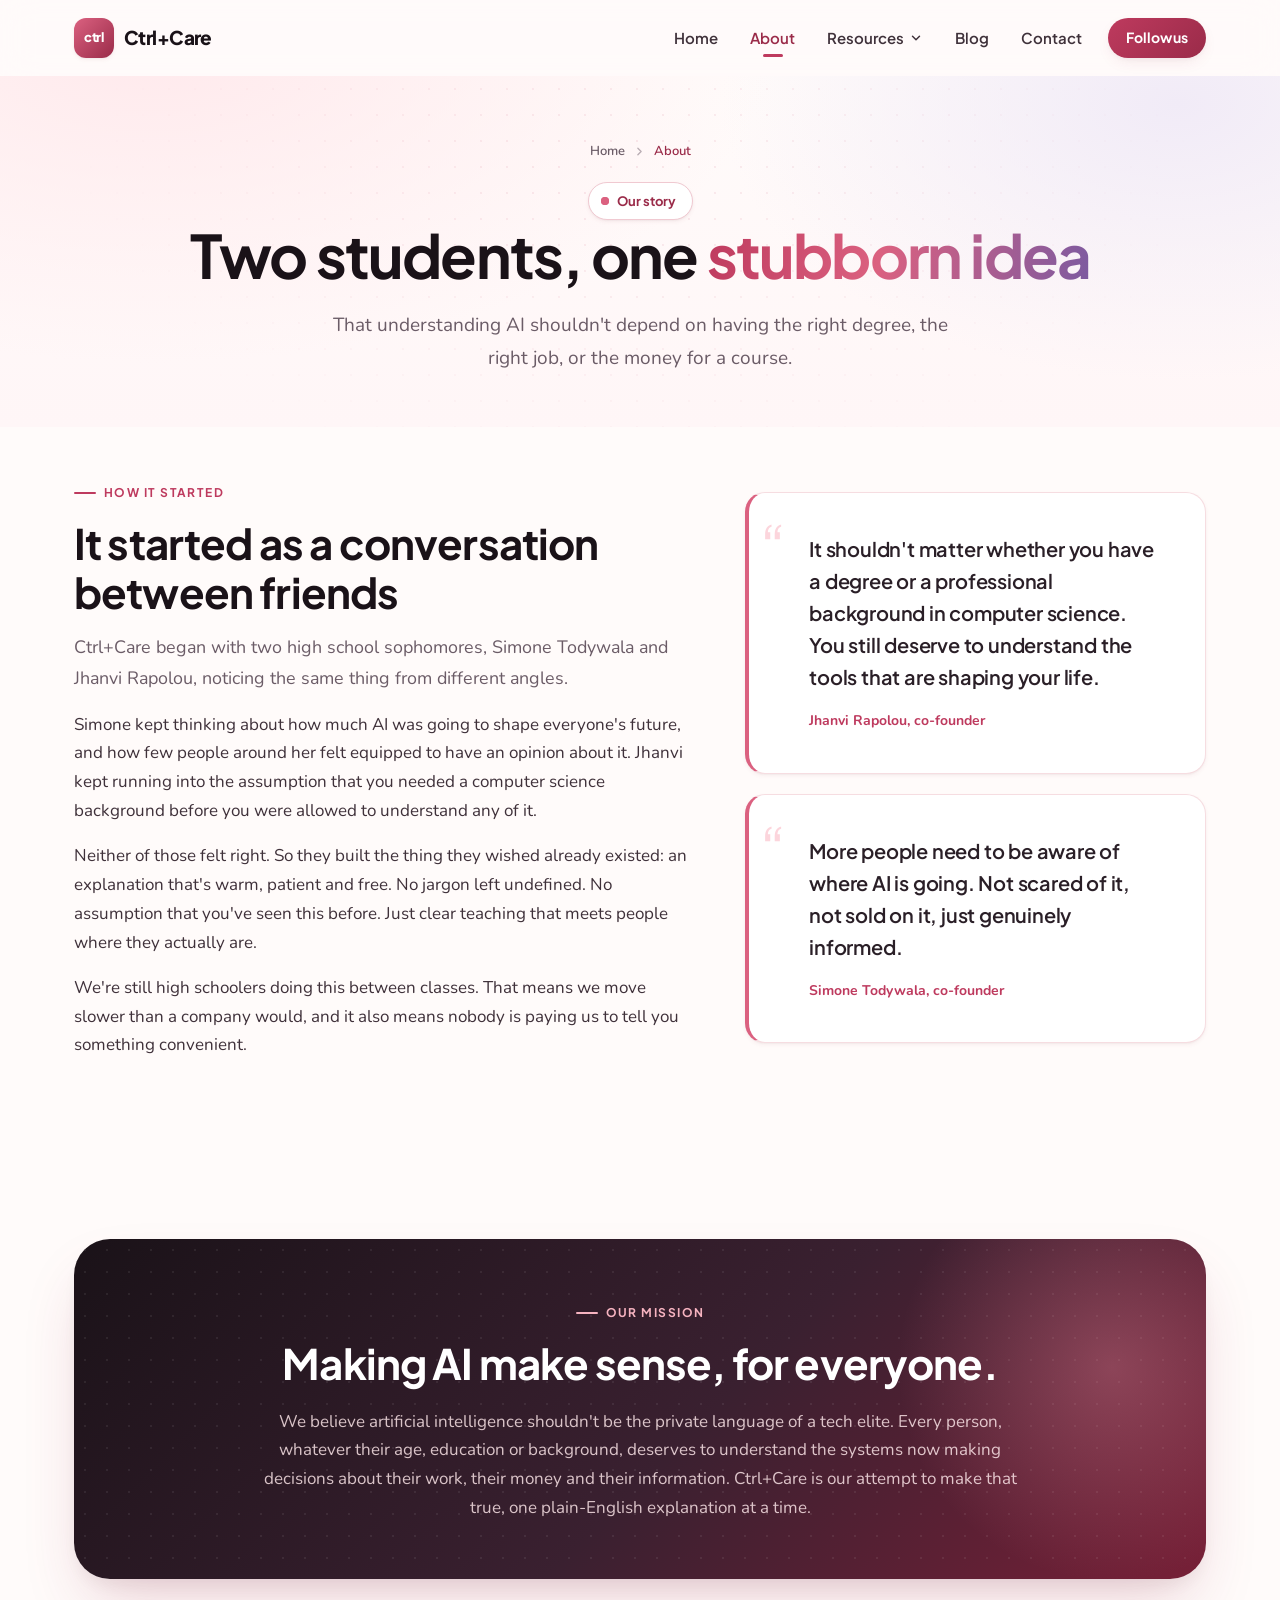
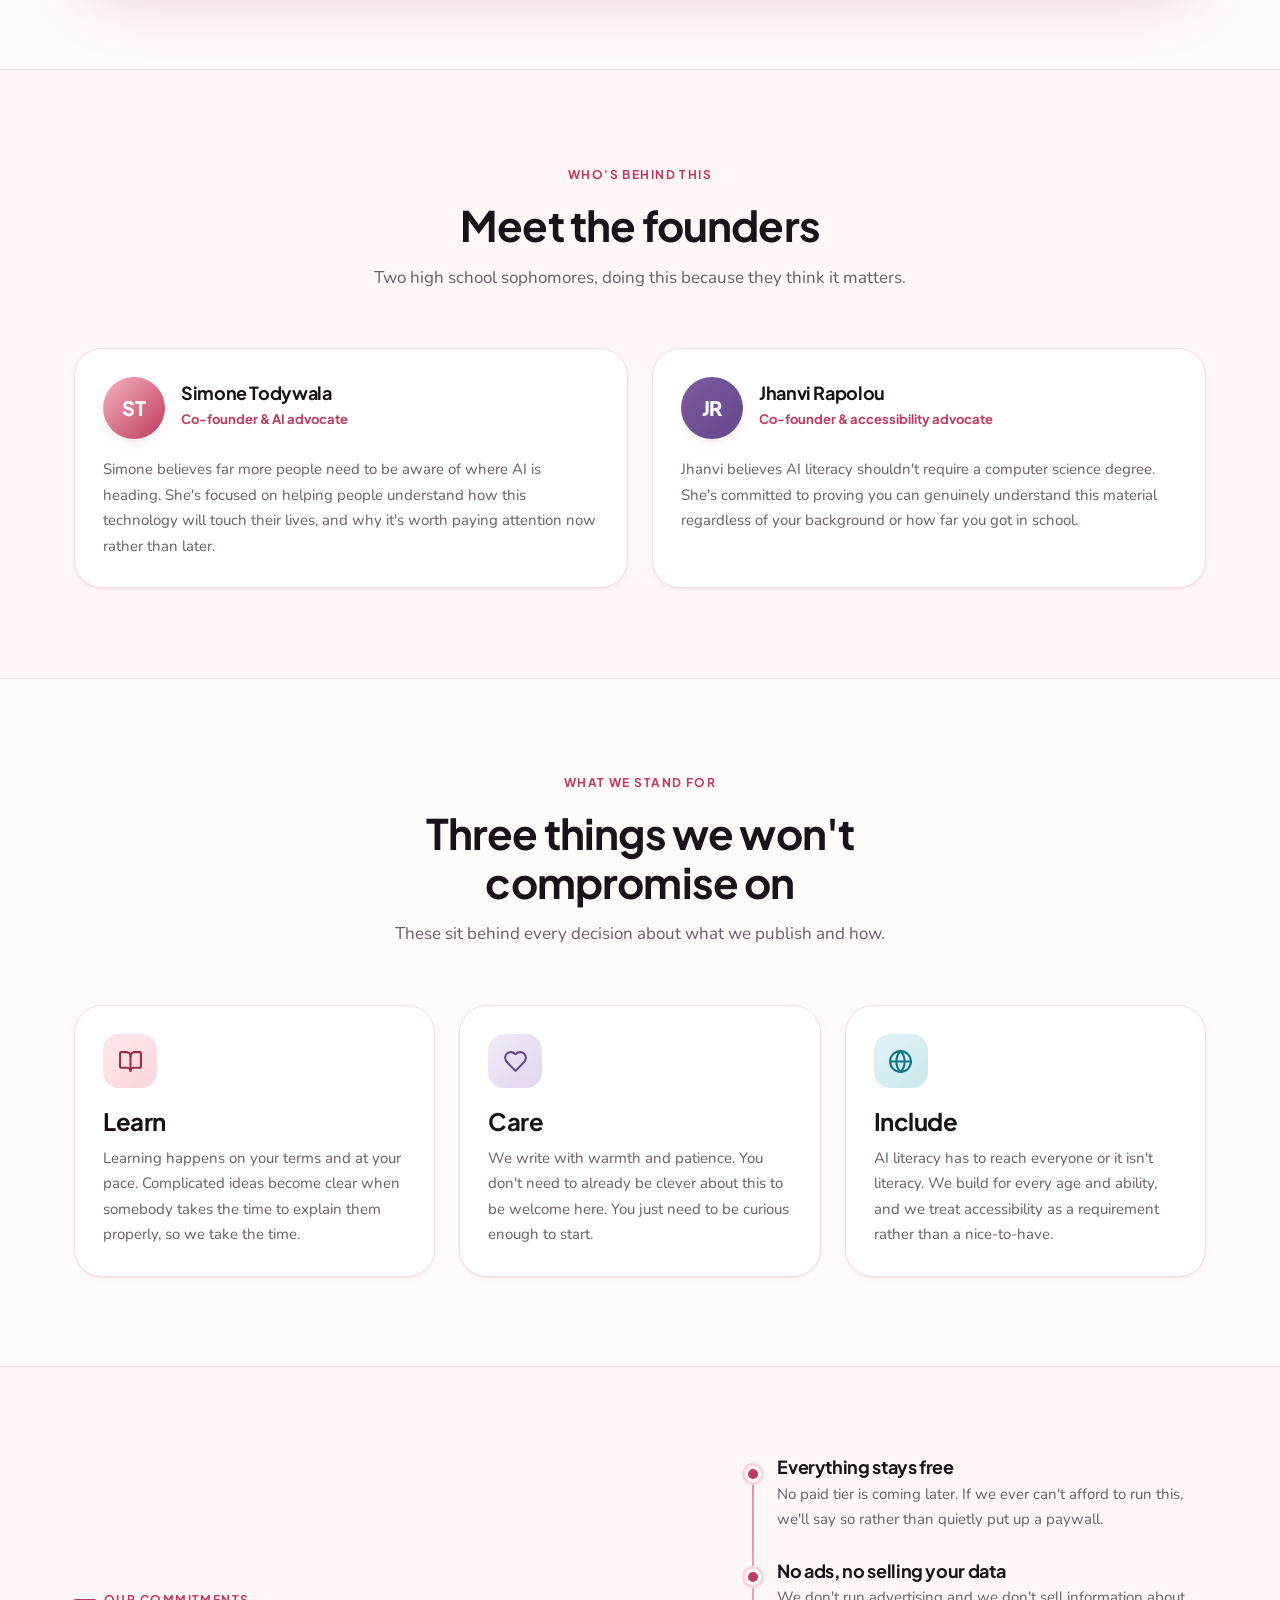
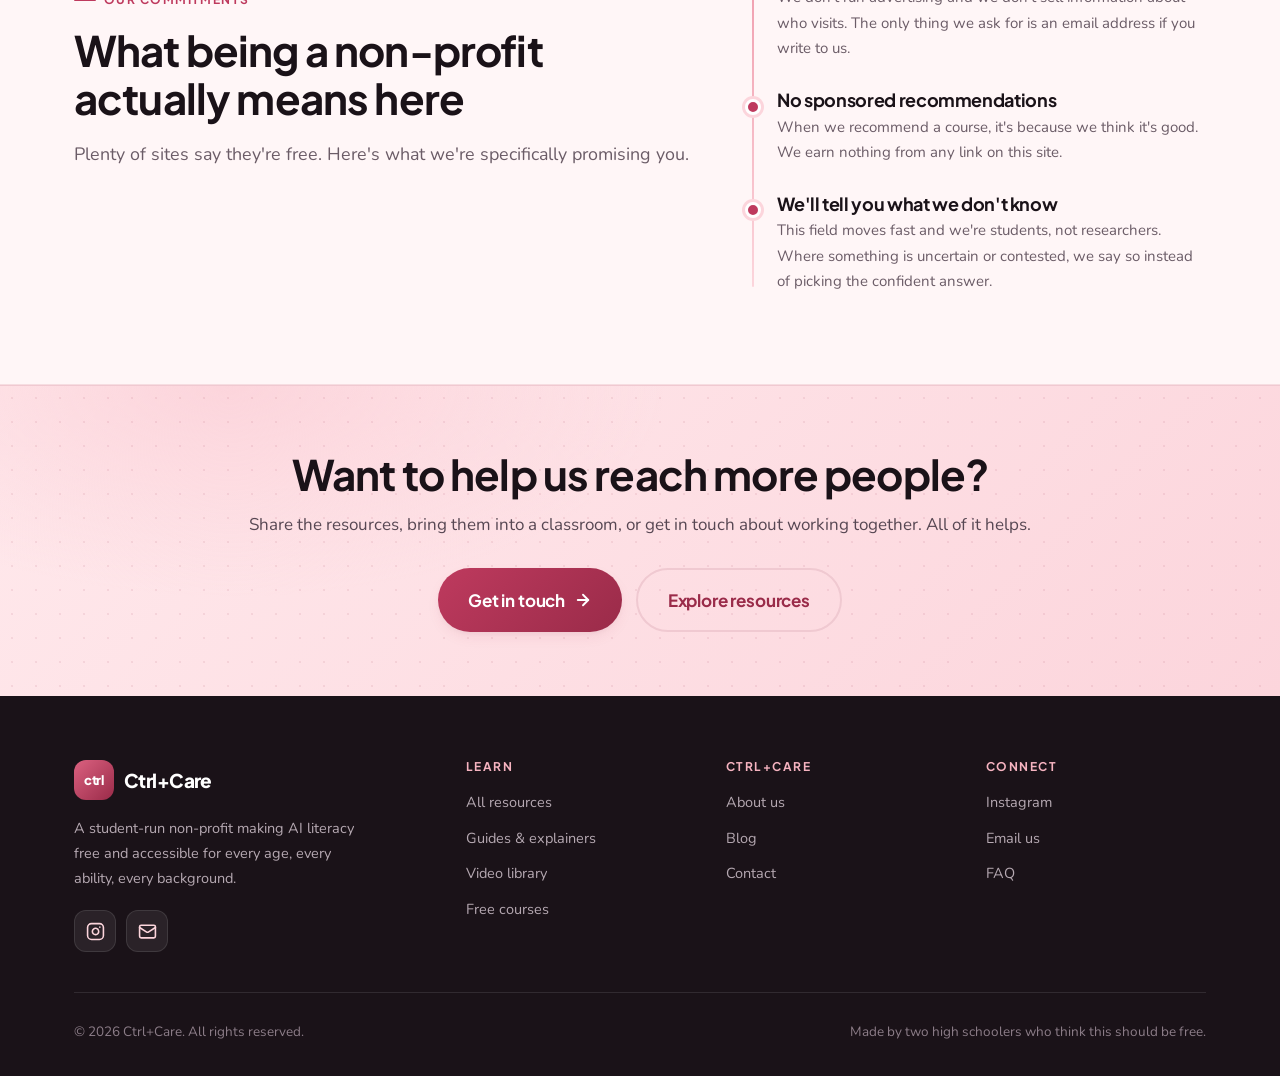
==== commit 1cb76da8: "Remove em dashes from all copy Rewrite every em dash into ordinary punctuation rather than deleting " ====
--- a/about.html
+++ b/about.html
@@ -3,7 +3,7 @@
 <head>
   <meta charset="UTF-8">
   <meta name="viewport" content="width=device-width, initial-scale=1.0">
-  <title>About — Ctrl+Care</title>
+  <title>About | Ctrl+Care</title>
   <meta name="description" content="Ctrl+Care was started by two high school sophomores, Simone Todywala and Jhanvi Rapolou, to make AI literacy free and accessible to everyone.">
   <link rel="stylesheet" href="styles.css">
 </head>
@@ -119,8 +119,8 @@
             <span class="eyebrow">How it started</span>
             <h2>It started as a conversation between friends</h2>
             <p class="mt-2 lede">
-              Ctrl+Care began with two high school sophomores &mdash; Simone Todywala and
-              Jhanvi Rapolou &mdash; noticing the same thing from different angles.
+              Ctrl+Care began with two high school sophomores, Simone Todywala and
+              Jhanvi Rapolou, noticing the same thing from different angles.
             </p>
             <p>
               Simone kept thinking about how much AI was going to shape everyone's future, and
@@ -136,7 +136,7 @@
             </p>
             <p>
               We're still high schoolers doing this between classes. That means we move
-              slower than a company would &mdash; and it also means nobody is paying us to
+              slower than a company would, and it also means nobody is paying us to
               tell you something convenient.
             </p>
           </div>
@@ -148,14 +148,14 @@
                 computer science. You still deserve to understand the tools that are shaping
                 your life.
               </p>
-              <cite class="quote-cite">&mdash; Jhanvi Rapolou, co-founder</cite>
+              <cite class="quote-cite">Jhanvi Rapolou, co-founder</cite>
             </div>
             <div class="quote">
               <p class="quote-text">
                 More people need to be aware of where AI is going. Not scared of it, not sold
-                on it &mdash; just genuinely informed.
-              </p>
-              <cite class="quote-cite">&mdash; Simone Todywala, co-founder</cite>
+                on it, just genuinely informed.
+              </p>
+              <cite class="quote-cite">Simone Todywala, co-founder</cite>
             </div>
           </div>
         </div>
@@ -168,11 +168,11 @@
         <div class="panel text-center" data-reveal>
           <span class="eyebrow" style="justify-content: center;">Our mission</span>
           <h2 style="max-width: 20em; margin: 0 auto 1.25rem;">
-            Making AI make sense &mdash; for everyone.
+            Making AI make sense, for everyone.
           </h2>
           <p class="mx-auto" style="max-width: 46em; font-size: 1.0625rem;">
             We believe artificial intelligence shouldn't be the private language of a tech
-            elite. Every person &mdash; whatever their age, education or background &mdash;
+            elite. Every person, whatever their age, education or background,
             deserves to understand the systems now making decisions about their work, their
             money and their information. Ctrl+Care is our attempt to make that true, one
             plain-English explanation at a time.
@@ -201,8 +201,8 @@
             </div>
             <p>
               Simone believes far more people need to be aware of where AI is heading. She's
-              focused on helping people understand how this technology will touch their lives
-              &mdash; and why it's worth paying attention now rather than later.
+              focused on helping people understand how this technology will touch their lives,
+              and why it's worth paying attention now rather than later.
             </p>
           </div>
 
@@ -241,7 +241,7 @@
             <h3>Learn</h3>
             <p>
               Learning happens on your terms and at your pace. Complicated ideas become clear
-              when somebody takes the time to explain them properly &mdash; so we take the
+              when somebody takes the time to explain them properly, so we take the
               time.
             </p>
           </div>
@@ -253,7 +253,7 @@
             <h3>Care</h3>
             <p>
               We write with warmth and patience. You don't need to already be clever about
-              this to be welcome here &mdash; you just need to be curious enough to start.
+              this to be welcome here. You just need to be curious enough to start.
             </p>
           </div>
 
@@ -347,7 +347,7 @@
             <span class="footer-brand">Ctrl+Care</span>
           </div>
           <p class="footer-about">
-            A student-run non-profit making AI literacy free and accessible &mdash; for every
+            A student-run non-profit making AI literacy free and accessible for every
             age, every ability, every background.
           </p>
           <div class="social-row">
--- a/styles.css
+++ b/styles.css
@@ -1,5 +1,5 @@
 /* ==========================================================================
-   Ctrl+Care — Design System
+   Ctrl+Care Design System
    Warm, friendly, professional. Blush-rose brand with layered depth,
    micro-interactions and accessible contrast.
    ========================================================================== */
@@ -10,7 +10,7 @@
    1. Tokens
    -------------------------------------------------------------------------- */
 :root {
-  /* Ink / neutrals — warm-tinted so they sit with the rose */
+  /* Ink / neutrals: warm-tinted so they sit with the rose */
   --ink-900: #1a1218;
   --ink-800: #2a1f27;
   --ink-700: #3f313a;
@@ -19,18 +19,18 @@
   --ink-400: #8c7d88;
   --ink-300: #b6a9b2;
 
-  /* Rose — brand scale */
+  /* Rose brand scale */
   --rose-50:  #fff6f7;
   --rose-100: #ffe9ec;
   --rose-200: #fcd5dc;
   --rose-300: #f6b3c0;
   --rose-400: #ec8b9f;
   --rose-500: #db6180;
-  --rose-600: #be3a5e;  /* accessible on white — use for text/links */
+  --rose-600: #be3a5e;  /* accessible on white, use for text/links */
   --rose-700: #9a2b49;
   --rose-800: #772037;
 
-  /* Supporting accents — give each resource pathway its own identity */
+  /* Supporting accents: give each resource pathway its own identity */
   --plum-100: #f1ebf7;
   --plum-500: #7c5aa0;
   --plum-600: #63488a;
@@ -722,7 +722,7 @@
 .hero-proof-item { display: inline-flex; align-items: center; gap: .4rem; }
 .hero-proof-item svg { width: 17px; height: 17px; color: var(--rose-500); flex-shrink: 0; }
 
-/* Hero visual — stacked floating cards */
+/* Hero visual: stacked floating cards */
 .hero-visual {
   position: relative;
   min-height: 400px;
@@ -929,7 +929,7 @@
 a.card .link-arrow svg { transition: transform var(--t) var(--ease); }
 a.card:hover .link-arrow svg { transform: translateX(5px); }
 
-/* Pathway card — the three big resource routes */
+/* Pathway card: the three big resource routes */
 .pathway {
   position: relative;
   display: flex;
@@ -1306,7 +1306,7 @@
   border-top: 1px solid var(--border);
 }
 
-/* Course card — external provider */
+/* Course card: external provider */
 .provider {
   display: flex;
   align-items: center;
@@ -1331,7 +1331,7 @@
 .provider-mark.teal { background: var(--teal-100); color: var(--teal-600); }
 .provider-mark.amber { background: var(--amber-100); color: var(--amber-600); }
 
-/* Featured post — wide hero card */
+/* Featured post: wide hero card */
 .feature-post {
   display: grid;
   grid-template-columns: 1.05fr .95fr;
